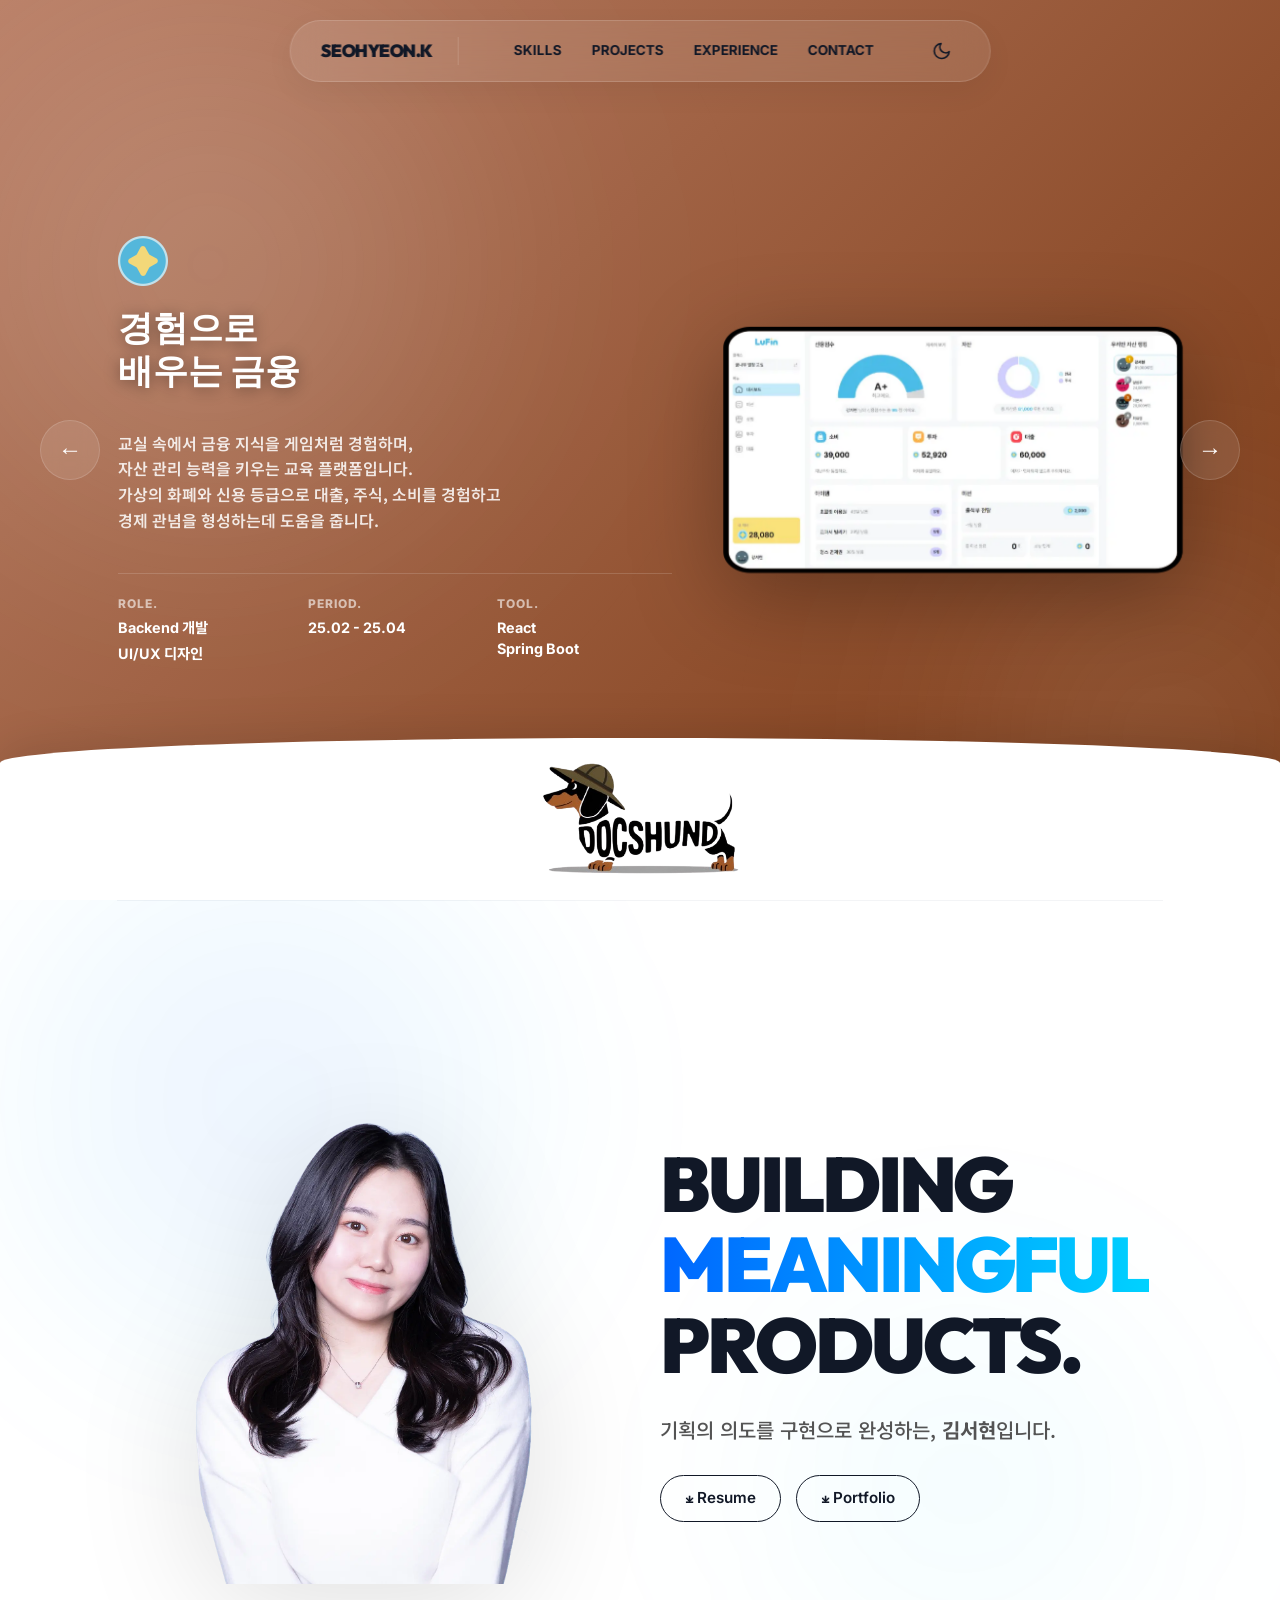
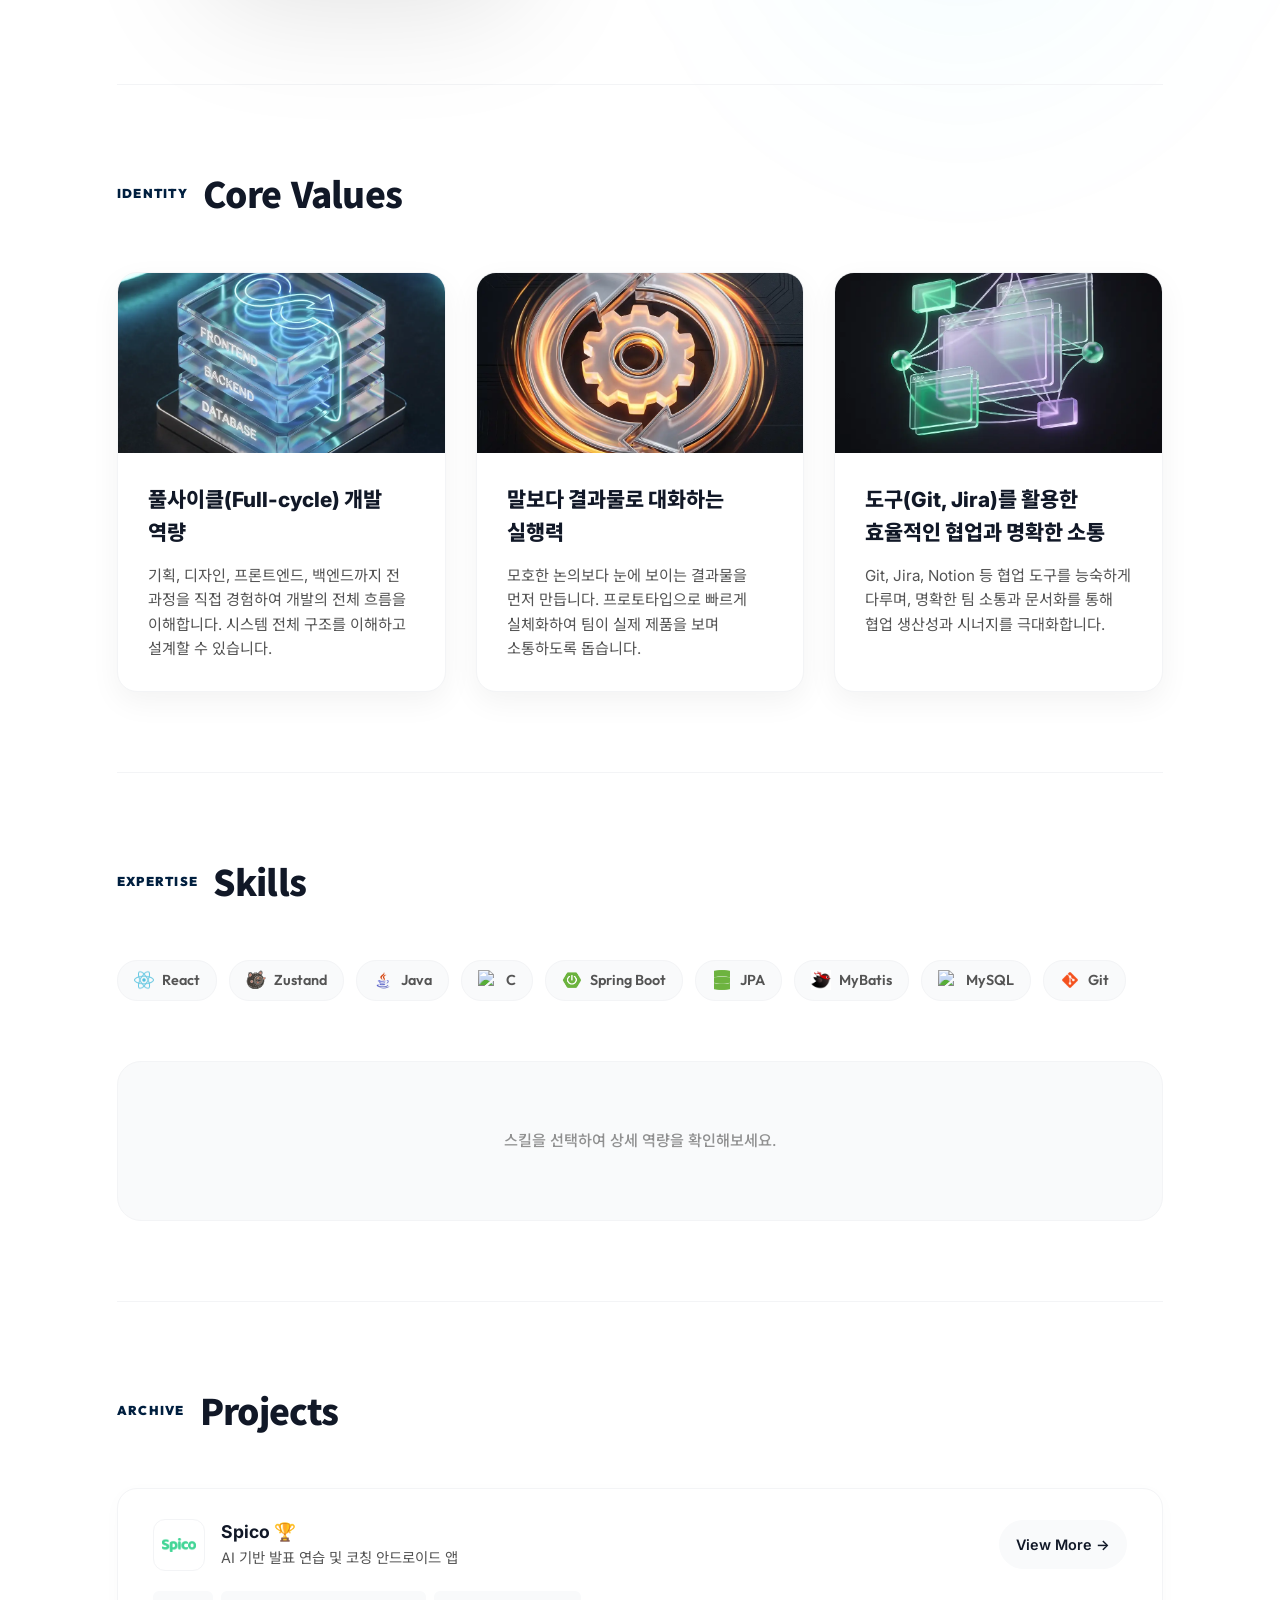
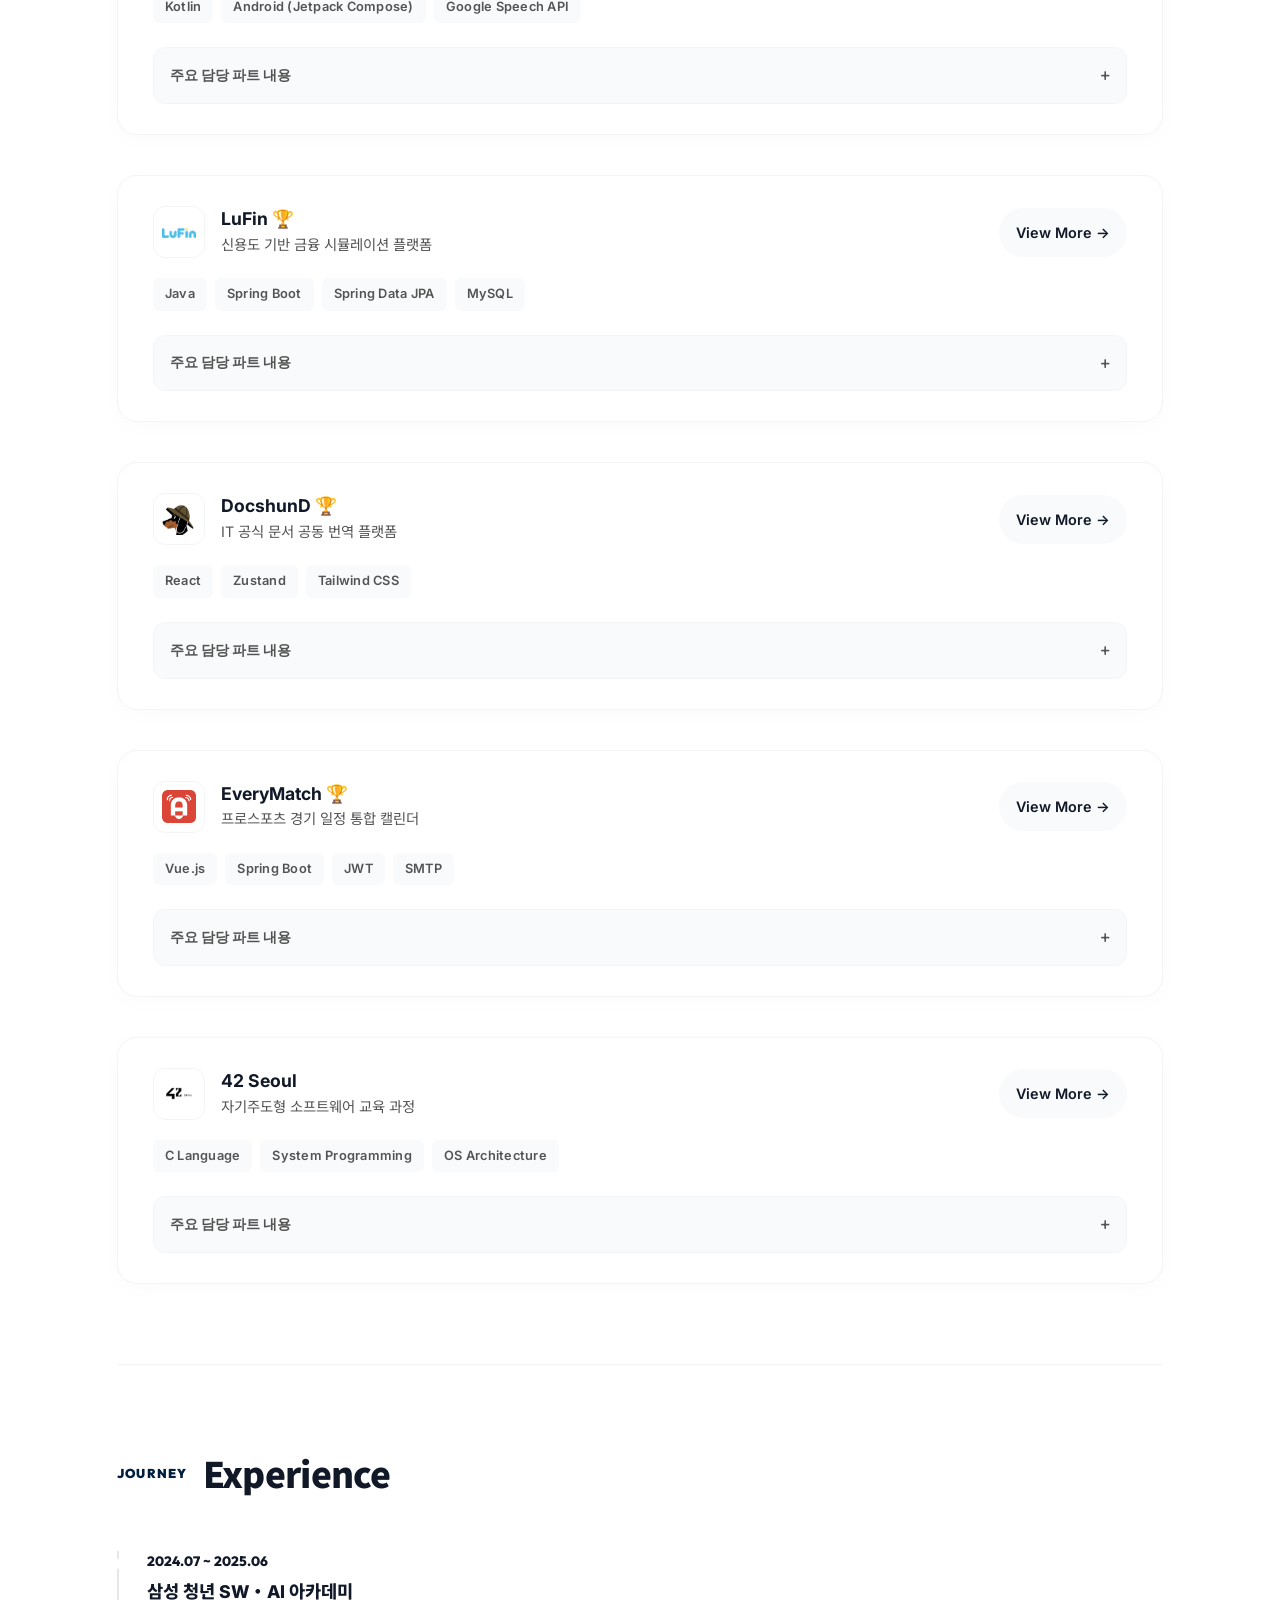
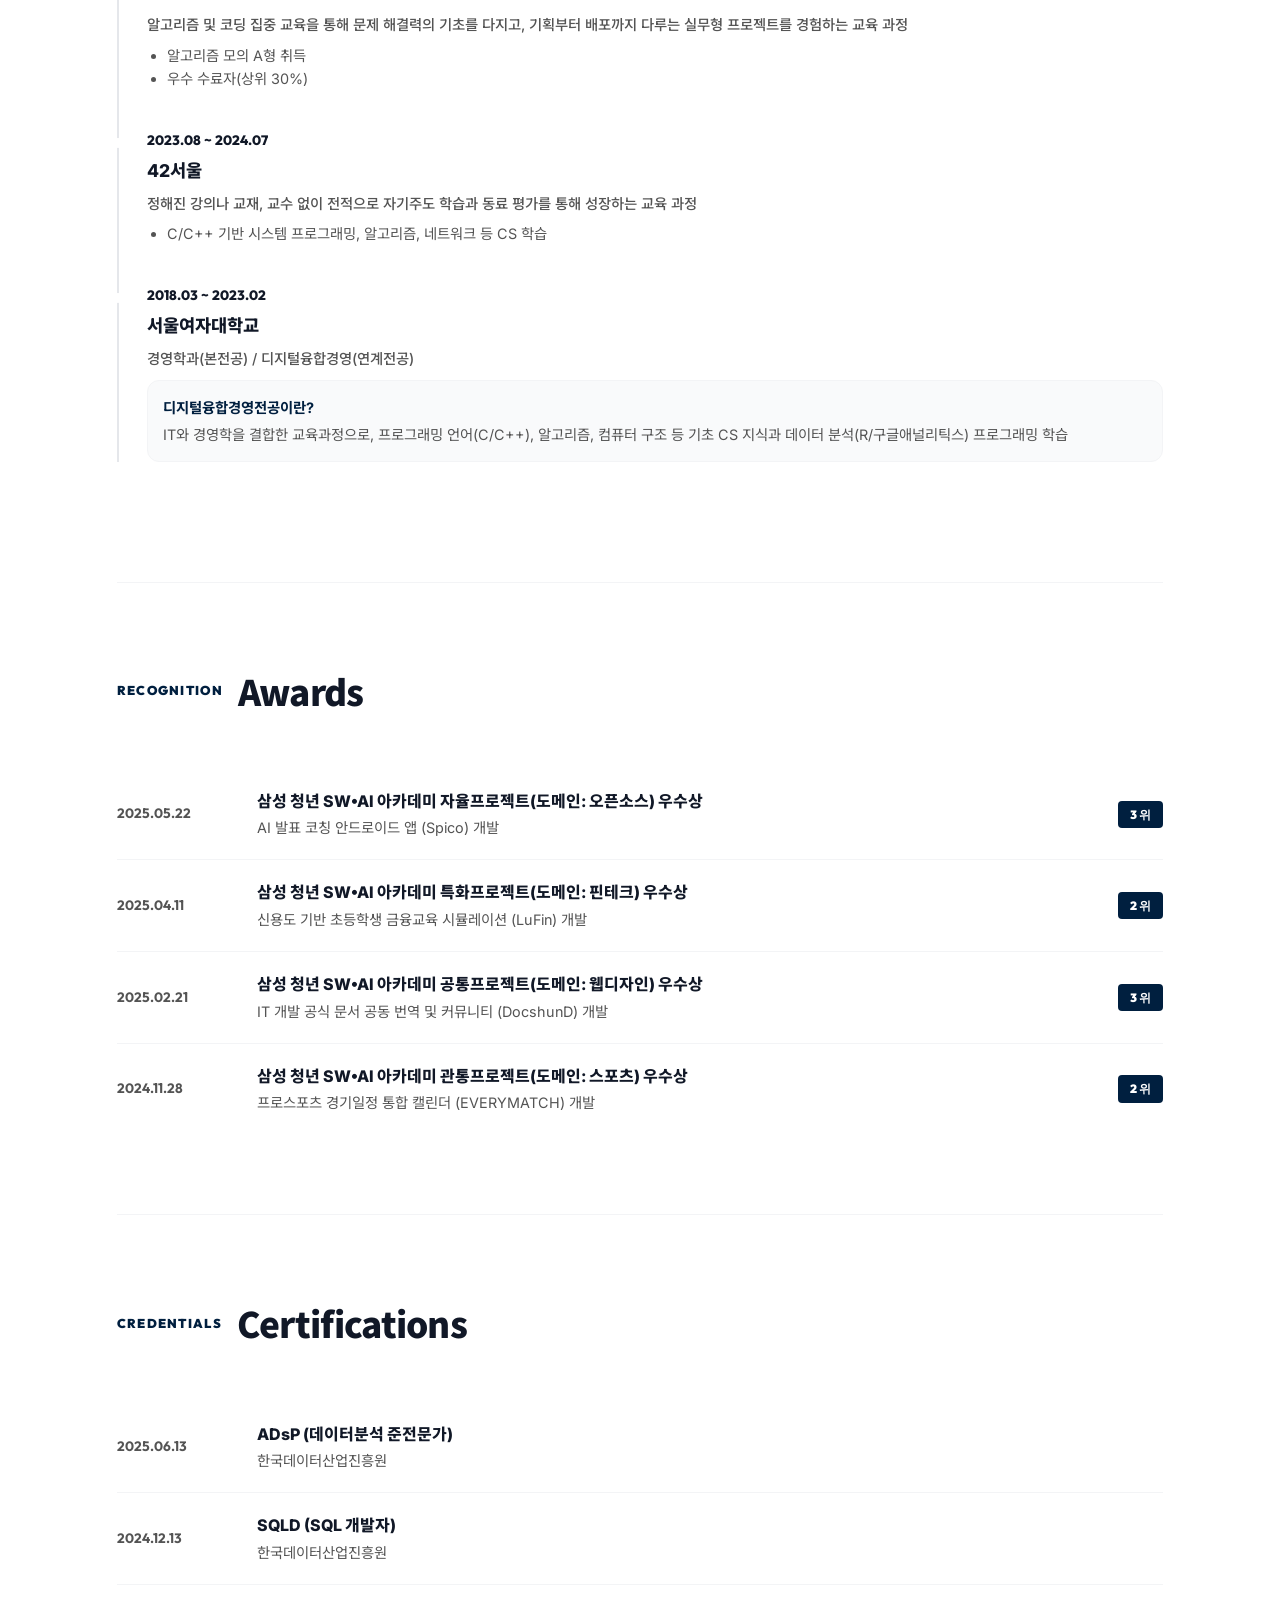
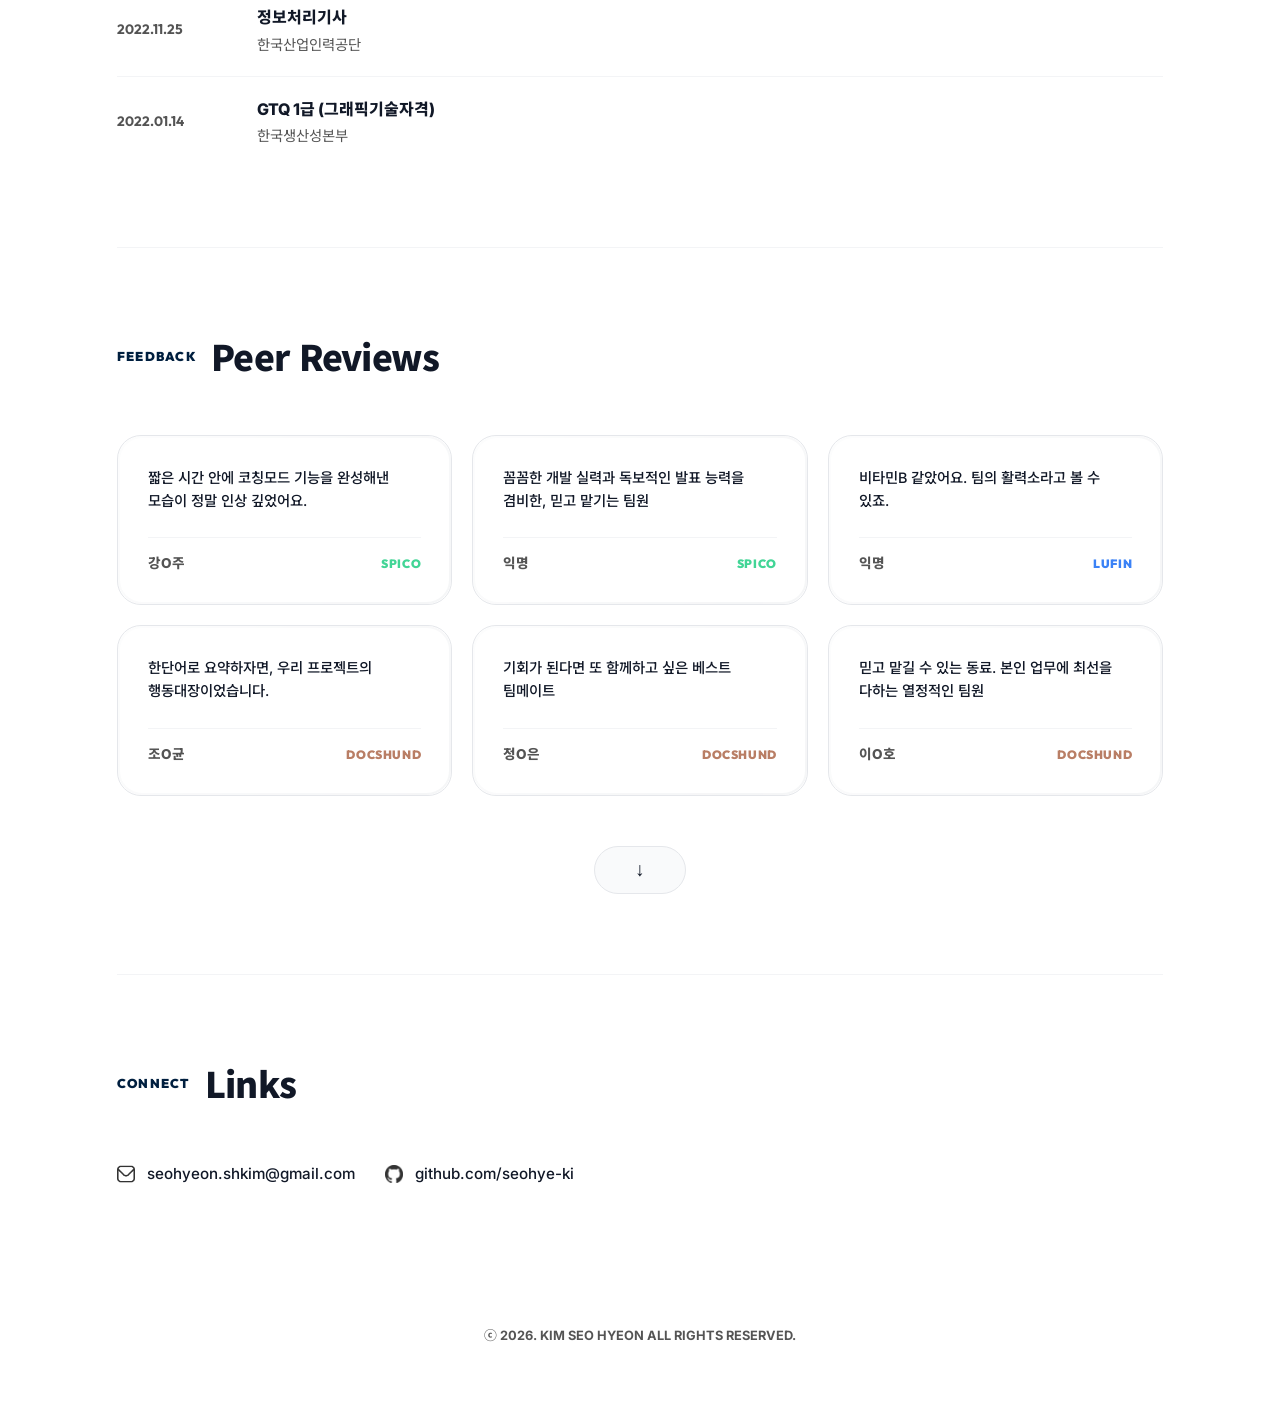
==== index.html @ fa8001a2 "feat: GA4 연동 및 이벤트 트래킹 추가" ====
<!doctype html>
<html lang="ko">
  <head>
    <meta charset="UTF-8" />
    <meta name="viewport" content="width=device-width, initial-scale=1.0" />
    <title>Portfolio | 김서현</title>
    <!-- Google tag (gtag.js) -->
    <script async src="https://www.googletagmanager.com/gtag/js?id=G-917XB24J5L"></script>
    <script>
      window.dataLayer = window.dataLayer || [];
      function gtag(){dataLayer.push(arguments);}
      gtag('js', new Date());

      gtag('config', 'G-917XB24J5L');
    </script>
    <link rel="icon" type="image/png" href="./assets/main_icon.png" />
    <link rel="stylesheet" href="./css/base.css">
    <link rel="stylesheet" href="./css/style.css?v=2.2">

    <!-- Metadata -->
    <meta name="description" content="기획의 의도를 구현으로 완성하는 개발자 김서현의 포트폴리오입니다. Java, Spring Boot, React 개발 경험과 우수한 협업 능력을 갖추고 있습니다." />
    <meta name="keywords" content="김서현, 포트폴리오, 신입 개발자, 백엔드 개발자, 프론트엔드 개발자, Java, Spring Boot, React, Android, SSAFY" />
    <meta name="author" content="김서현" />
    <meta name="robots" content="index, follow" />
    <link rel="canonical" href="https://seohye-ki.github.io/" />

    <meta property="og:title" content="Portfolio | 김서현" />
    <meta property="og:description" content="기획의 의도를 구현으로 완성하는 개발자 김서현의 포트폴리오입니다." />
    <meta property="og:image" content="https://seohye-ki.github.io/assets/profile.png" />
    <meta property="og:url" content="https://seohye-ki.github.io/" />
    <meta property="og:type" content="website" />
    <meta property="og:locale" content="ko_KR" />
    <meta property="og:site_name" content="김서현 포트폴리오" />

    <!-- Theme Logic -->
    <script>
      (function () {
        const savedTheme = localStorage.getItem('theme');
        if (savedTheme) {
          document.documentElement.setAttribute('data-theme', savedTheme);
        } else {
          const systemDark = window.matchMedia('(prefers-color-scheme: dark)').matches;
          document.documentElement.setAttribute('data-theme', systemDark ? 'dark' : 'light');
        }
      })();
    </script>
  </head>
  <body>
    <!-- Navigation -->
    <nav>
      <a href="#" class="nav-logo">SEOHYEON.K</a>
      <div class="nav-links">
        <a href="#skills">SKILLS</a>
        <a href="#projects">PROJECTS</a>
        <a href="#experience">EXPERIENCE</a>
        <a href="#contact">CONTACT</a>
      </div>
      <button id="theme-toggle" class="theme-toggle-btn" aria-label="Toggle theme">
        <svg class="sun-icon" viewBox="0 0 24 24" fill="none" stroke="currentColor" stroke-width="2" stroke-linecap="round" stroke-linejoin="round"><circle cx="12" cy="12" r="5"></circle><line x1="12" y1="1" x2="12" y2="3"></line><line x1="12" y1="21" x2="12" y2="23"></line><line x1="4.22" y1="4.22" x2="5.64" y2="5.64"></line><line x1="18.36" y1="18.36" x2="19.78" y2="19.78"></line><line x1="1" y1="12" x2="3" y2="12"></line><line x1="21" y1="12" x2="23" y2="12"></line><line x1="4.22" y1="19.78" x2="5.64" y2="18.36"></line><line x1="18.36" y1="5.64" x2="19.78" y2="4.22"></line></svg>
        <svg class="moon-icon" viewBox="0 0 24 24" fill="none" stroke="currentColor" stroke-width="2" stroke-linecap="round" stroke-linejoin="round"><path d="M21 12.79A9 9 0 1 1 11.21 3 7 7 0 0 0 21 12.79z"></path></svg>
      </button>
    </nav>

    <!-- CAROUSEL HEADER -->
    <header id="carousel-header">
      <div class="carousel-orbs">
        <div class="orb orb-1"></div>
        <div class="orb orb-2"></div>
      </div>

      <div class="carousel-viewport">
        <!-- Track Content will be injected by JS -->
        <div class="carousel-track" id="track"></div>
      </div>

      <!-- BOTTOM BAR -->
      <div class="carousel-bottom-bar">
        <img src="./assets/main_icon.png" alt="Logo" class="carousel-bottom-logo" width="70" height="70" />
      </div>

      <!-- CAROUSEL CONTROLS BTN-->
      <button
        class="carousel-nav-btn prev-btn"
        id="prevBtn"
        aria-label="Previous Project"
      >
        ←
      </button>
      <button
        class="carousel-nav-btn next-btn"
        id="nextBtn"
        aria-label="Next Project"
      >
        →
      </button>
    </header>

    <main class="container">
      <!-- PROFILE -->
      <section id="profile">
        <div class="profile-aura aura-1"></div>
        <div class="profile-aura aura-2"></div>
        <div class="profile-image-wrapper reveal">
          <img
            src="./assets/profile.webp"
            alt="김서현 프로필 사진"
            class="profile-image"
            width="600"
            height="600"
          />
        </div>
        <div class="profile-content">
          <h1 class="profile-title reveal delay-100">
            BUILDING <span>MEANINGFUL</span><br />PRODUCTS.
          </h1>
          <p class="profile-tag reveal delay-200">
            기획의 의도를 구현으로 완성하는, <b>김서현</b>입니다.
          </p>
          <div class="profile-actions reveal delay-300">
            <a href="https://drive.google.com/file/d/1hln5Dcge-tOo_ytD3ropxCOGBVzMABWv/view?usp=sharing" 
               class="btn-outline white-border" target="_blank"
               onclick="gtag('event', 'click_resume', {'event_category': 'Engagement', 'event_label': 'Google Drive'});">
              𐠮 Resume
            </a>
            <a href="https://drive.google.com/file/d/1ypAf-0DsRBozxx19JPKTRGT5VVXCDvTh/view?usp=sharing" 
               class="btn-outline white-border" target="_blank"
               onclick="gtag('event', 'click_portfolio_pdf', {'event_category': 'Engagement', 'event_label': 'Google Drive'});">
              𐠮 Portfolio
            </a>
          </div>
        </div>
      </section>

      <!-- CORE VALUES -->
      <section id="core-values">
        <div class="section-header">
          <span class="section-label">Identity</span>
          <h2 class="section-title">Core Values</h2>
        </div>
        <div class="core-values-grid reveal" id="core-values-grid">
          <!-- Injected by JS -->
        </div>
      </section>

      <!-- SKILLS -->
      <section id="skills">
        <div class="section-header">
          <span class="section-label">Expertise</span>
          <h2 class="section-title">Skills</h2>
        </div>
        <!-- Skills injected by JS -->
        <div class="skills-wrapper reveal" id="skills-container"></div>
        
        <!-- Spotlight Area for Skill Details -->
        <div class="skills-spotlight-wrapper reveal" id="skills-spotlight-container">
          <div class="skills-spotlight" id="skills-spotlight">
            <div class="spotlight-placeholder">스킬을 선택하여 상세 역량을 확인해보세요.</div>
          </div>
        </div>
      </section>

	  <!-- PROJECTS -->
      <section id="projects">
        <div class="section-header">
          <span class="section-label">ARCHIVE</span>
          <h2 class="section-title">Projects</h2>
        </div>
        <!-- Projects injected by JS -->
        <div class="project-row-view" id="project-list"></div>
      </section>

      <!-- EXPERIENCE -->
      <section id="experience">
        <div class="section-header">
          <span class="section-label">Journey</span>
          <h2 class="section-title">Experience</h2>
        </div>
		<!-- Education Timeline injected by JS -->
		<div class="experience-timeline" id="experience-timeline"></div>
      </section>

      <!-- AWARDS -->
      <section id="awards">
        <div class="section-header">
          <span class="section-label">Recognition</span>
          <h2 class="section-title">Awards</h2>
        </div>
        <!-- Awards injected by JS -->
        <div class="record-list" id="awards-list"></div>
      </section>

      <!-- CERTIFICATIONS -->
      <section id="certifications">
        <div class="section-header">
          <span class="section-label">Credentials</span>
          <h2 class="section-title">
            <span>Certifications</span>
          </h2>
        </div>
         <!-- Certifications injected by JS -->
        <div class="record-list" id="certifications-list"></div>
      </section>

      <!-- PEER REVIEWS -->
      <section id="reviews">
        <div class="section-header">
          <span class="section-label">Feedback</span>
          <h2 class="section-title">
            <span class="desktop-text">Peer Reviews</span>
            <span class="mobile-text">Reviews</span>
          </h2>
        </div>
         <!-- Reviews injected by JS -->
        <div class="review-grid" id="review-grid"></div>

        <div class="review-footer reveal">
          <button id="view-more-reviews" class="btn btn-secondary">↓</button>
        </div>
      </section>

      <!-- CONTACT -->
      <section id="contact">
        <div class="section-header">
          <span class="section-label">Connect</span>
          <h2 class="section-title">Links</h2>
        </div>
        <div class="contact-row reveal">
          <a href="mailto:seohyeon.shkim@gmail.com" class="contact-link" aria-label="이메일 보내기"
             onclick="gtag('event', 'click_email', {'event_category': 'Contact'});">
            <img src="./assets/email.png" alt="Email Icon" class="contact-icon" width="18" height="18" />
            seohyeon.shkim@gmail.com
          </a>
          <a
            href="https://github.com/seohye-ki"
            class="contact-link"
            target="_blank"
            aria-label="GitHub 프로필 방문"
            onclick="gtag('event', 'click_github', {'event_category': 'Social'});"
          >
            <img src="./assets/github.png" alt="GitHub Icon" class="contact-icon" width="18" height="18" />
            github.com/seohye-ki
          </a>

        </div>
      </section>
    </main>

    <!-- REVIEW MODAL -->
    <div id="review-modal" class="modal">
      <div class="modal-backdrop"></div>
      <div class="modal-content">
        <button class="modal-close">&times;</button>
        <div id="modal-body" class="editorial-body">
          <!-- Content will be injected by JS -->
        </div>
      </div>
    </div>

    <footer>ⓒ 2026. KIM SEO HYEON ALL RIGHTS RESERVED.</footer>

    <!-- External Scripts -->
    <script src="js/data.js?v=1.0" defer></script>
    <script src="js/render.js?v=1.0" defer></script>
    <script src="js/main.js?v=2.2" defer></script>
    <script src="js/carousel.js?v=2.1" defer></script>
  </body>
</html>
---- css/base.css ----
@import url('https://fonts.googleapis.com/css2?family=Inter:wght@300;400;500;600;700;800&family=Outfit:wght@500;700;800;900&family=Noto+Sans+KR:wght@300;400;500;700;900&display=swap');

:root {
    /* --- Main Colors (Primitives) --- */
    --white: #ffffff;
    --black: #000000;
    --gray-50: #f9fafb;
    --gray-100: #f3f4f6;
    --gray-200: #e5e7eb;
    --gray-300: #d1d5db;
    --gray-400: #767676; /* Adjusted for better contrast on white (4.5:1) */
    --gray-500: #666666;
    --gray-600: #545454;
    --gray-700: #374151;
    --gray-800: #1f2937;
    --gray-900: #111827;

    /* --- Semantic Tokens (Design System) --- */
    
    /* Surface */
    --bg-main: var(--white);
    --bg-alt: var(--gray-50);
    --bg-card: var(--white);
    --bg-overlay: rgba(255, 255, 255, 0.1);
    
    /* Text */
    --text-main: var(--gray-900);
    --text-muted: var(--gray-600);
    --text-subtle: var(--gray-400);
    --text-main: var(--gray-900);
    --text-primary: var(--text-main);
    --text-muted: var(--gray-600);
    --text-secondary: var(--text-muted);
    --text-subtle: var(--gray-400);
    --text-inverse: var(--white);
    
    /* Border */
    --border-subtle: var(--gray-100);
    --border-default: var(--gray-200);
    --border-strong: var(--gray-300);
    --border-inverse: var(--white);
    --border-overlay: rgba(255, 255, 255, 0.15);

    /* --- Accents --- */
    --accent-blue: #0066ff;
    --accent-navy: #001f3f;
    --accent-neon: #00d2ff;
    --accent-soft-blue: #e0f2fe;
    --accent-orange: #20ad5d; 
    
    /* Default Accent */
    --accent: var(--accent-blue);
    --accent-indigo: var(--accent-navy);
    --accent-indigo-rgb: 0, 31, 63;

    /* --- Effects --- */
    --shadow-main: 0 10px 30px rgba(0,0,0,0.05);
    --shadow-subtle: 0 4px 12px rgba(0,0,0,0.05);

    /* --- Animations --- */
    --transition: all 0.3s cubic-bezier(0.16, 1, 0.3, 1);
    
    /* --- Project Specific Themes --- */
    --theme-spico: #42D596;
    --theme-lufin: #3b82f6;
    --theme-docshund: #B97E65;
    --theme-everymatch: #f1654c;
    --theme-seoul42: #9266a5;
}

/* --- Dark Mode Semantic Tokens --- */
@media (prefers-color-scheme: dark) {
    :root {
        --bg-main: var(--gray-800);
        --bg-alt: var(--gray-800);
        --bg-card: #1b222d;
        --bg-overlay: rgba(255, 255, 255, 0.05);
        
        --text-main: var(--gray-100);
        --text-muted: var(--gray-300);
        --text-subtle: var(--gray-400);
        --text-primary: var(--text-main);
        --text-secondary: var(--text-muted);
        
        --border-subtle: #2d3748;
        --border-default: #3e4b5f;
        --border-strong: #4a5568;
        --border-overlay: rgba(255, 255, 255, 0.1);

        --shadow-main: 0 10px 30px rgba(0,0,0,0.3);
        --shadow-subtle: 0 4px 12px rgba(0,0,0,0.2);

        --accent-indigo: #60a5fa;
        --accent-indigo-rgb: 96, 165, 250;
        --accent-soft-blue: rgba(0, 102, 255, 0.1);
    }
}

/* Manual Theme Switch Support */
[data-theme='light'] {
    --bg-main: var(--white);
    --bg-alt: var(--gray-50);
    --bg-card: var(--white);
    --bg-overlay: rgba(255, 255, 255, 0.1);
    
    --text-main: var(--gray-900);
    --text-muted: var(--gray-600);
    --text-subtle: var(--gray-400);
    --text-primary: var(--text-main);
    --text-secondary: var(--text-muted);
    
    --border-subtle: var(--gray-100);
    --border-default: var(--gray-200);
    --border-strong: var(--gray-300);
    --border-overlay: rgba(255, 255, 255, 0.15);

    --shadow-main: 0 10px 30px rgba(0,0,0,0.05);
    --shadow-subtle: 0 4px 12px rgba(0,0,0,0.05);

    --accent-soft-blue: #e0f2fe;
}

[data-theme='dark'] {
    --bg-main: var(--gray-800);
    --bg-alt: var(--gray-800);
    --bg-card: #1b222d;
    --bg-overlay: rgba(0, 0, 0, 0.4);
    
    --text-main: var(--gray-100);
    --text-muted: var(--gray-300);
    --text-subtle: var(--gray-400);
    --text-primary: var(--text-main);
    --text-secondary: var(--text-muted);
    
    --border-subtle: #2d3748;
    --border-default: #3e4b5f;
    --border-strong: #4a5568;
    --border-overlay: rgba(255, 255, 255, 0.1);

    --shadow-main: 0 10px 30px rgba(0,0,0,0.3);
    --shadow-subtle: 0 4px 12px rgba(0,0,0,0.2);

    --accent-indigo: #60a5fa;
    --accent-soft-blue: rgba(0, 102, 255, 0.1);

    /* Dark Mode Project Accents (Subtle) */
    --theme-spico: #047b55;
    --theme-lufin: #1a4d9a;
    --theme-docshund: #753e1c;
    --theme-everymatch: #953922;
    --theme-seoul42: #60446c;
}



/* --- Global Reset --- */
* {
    margin: 0;
    padding: 0;
    box-sizing: border-box;
    -webkit-font-smoothing: antialiased;
}

/* --- Base Body --- */
body {
    font-family: 'Inter', 'Noto Sans KR', sans-serif;
    background-color: var(--bg-main);
    color: var(--text-primary);
    line-height: 1.6;
    overflow-x: hidden;
    min-width: 370px;
    word-break: keep-all;
    scroll-behavior: smooth;
    width: 100%;
    margin: 0;
    padding: 0;
}

html {
    scroll-behavior: smooth;
    overflow-x: hidden;
    width: 100%;
}

/* --- Layout Utilities --- */
.container {
    max-width: 1200px;
    margin: 0 auto;
    padding: 0 6%;
}

/* --- Typography Utilities --- */
.text-desc {
    color: var(--text-muted);
    margin-top: 8px;
    font-weight: 500;
    line-height: 1.5;
	font-size: 0.9rem;
}

.text-highlight {
    color: var(--text-primary);
    margin-top: 5px;
    font-weight: 700;
}

.sub-list {
    margin-top: 8px;
    padding-left: 20px;
    color: var(--text-muted);
    font-size: 0.9rem;
    line-height: 1.6;
}

/* --- Animation Utilities --- */
.reveal {
    opacity: 0;
    transform: translateY(20px);
    transition: var(--transition);
}

.reveal.active {
    opacity: 1;
    transform: translateY(0);
}

.delay-100 { transition-delay: 0.1s; }
.delay-200 { transition-delay: 0.2s; }
.delay-300 { transition-delay: 0.3s; }
.delay-400 { transition-delay: 0.4s; }
.delay-500 { transition-delay: 0.5s; }

p {
    word-break: keep-all;
}
---- css/style.css ----
/* =========================================
   1. NAVIGATION
   ========================================= */
nav {
    position: fixed;
    top: 20px;
    left: 50%;
    transform: translateX(-50%);
    width: fit-content;
    padding: 12px 30px;
    display: flex;
    justify-content: center;
    align-items: center;
    gap: 40px;
    z-index: 1000;
    backdrop-filter: blur(20px);
    background: var(--bg-overlay);
    border: 1px solid var(--border-overlay);
    border-radius: 100px;
    box-shadow: var(--shadow-main);
}

.nav-logo {
    display: block;
    text-decoration: none;
    color: inherit;
    font-family: 'Outfit', sans-serif;
    font-weight: 900;
    font-size: 1.1rem;
    letter-spacing: -0.03em;
    margin-right: 15px;
    border-right: 1px solid var(--border-overlay);
    padding-right: 25px;
}

.nav-links {
    display: flex;
    gap: 30px;
}

.nav-links a {
    text-decoration: none;
    color: var(--text-primary);
    font-weight: 700;
    font-size: 0.85rem;
    transition: var(--transition);
}

.contact-link {
    display: flex;
    align-items: center;
    gap: 12px;
    text-decoration: none;
    color: var(--text-primary);
    font-size: 0.95rem;
    font-weight: 500;
    transition: var(--transition);
}

.contact-link:hover {
    text-decoration: underline;
    text-shadow: 0 0 1px currentColor;
}

.contact-icon {
    width: 18px;
    height: 18px;
    object-fit: contain;
    opacity: 0.8;
    transition: var(--transition);
}

[data-theme='dark'] .contact-icon,
[data-theme='dark'] .carousel-bottom-logo {
    filter: brightness(0) invert(1);
}

.theme-toggle-btn {
    background: transparent;
    border: none;
    color: var(--text-primary);
    cursor: pointer;
    padding: 8px;
    margin-left: 10px;
    display: flex;
    align-items: center;
    justify-content: center;
    transition: var(--transition);
    border-radius: 50%;
}

.theme-toggle-btn:hover {
    background: transparent;
    transform: scale(1.15) rotate(15deg);
    color: var(--accent-blue);
}

.theme-toggle-btn svg {
    width: 20px;
    height: 20px;
}

.sun-icon { display: none; }
.moon-icon { display: block; }

[data-theme='dark'] .sun-icon { display: block; }
[data-theme='dark'] .moon-icon { display: none; }

@media (prefers-color-scheme: dark) {
    :root:not([data-theme='light']) .sun-icon { display: block; }
    :root:not([data-theme='light']) .moon-icon { display: none; }
}

/* Override system preference if data-theme is explicitly set */
[data-theme='light'] .sun-icon { display: none; }
[data-theme='light'] .moon-icon { display: block; }

/* =========================================
   2. CAROUSEL HEADER (HERO)
   ========================================= */
#carousel-header {
    position: relative;
    width: 100%;
    height: 100vh;
    overflow: hidden;
    display: flex;
    flex-direction: column;
    justify-content: center;
    align-items: center;
    perspective: 1000px;
    z-index: 10;
    background: var(--gray-900); 
    transition: background 0.8s cubic-bezier(0.2, 0.8, 0.2, 1);
}

.carousel-orbs {
    position: absolute;
    top: 0; left: 0; width: 100%; height: 100%;
    z-index: 1;
    pointer-events: none;
    overflow: hidden;
}

.orb {
    position: absolute;
    border-radius: 50%;
    filter: blur(100px);
    opacity: 0.6;
    mix-blend-mode: screen;
    animation: drift 20s infinite alternate ease-in-out;
}

.orb-1 {
    width: 800px; height: 800px;
    background: radial-gradient(circle, rgba(255,255,255,0.3) 0%, rgba(255,255,255,0) 70%);
    top: -15%; left: -15%;
}

.orb-2 {
    width: 600px; height: 600px;
    background: radial-gradient(circle, rgba(255,255,255,0.25) 0%, rgba(255,255,255,0) 70%);
    bottom: -15%; right: -15%;
    animation-delay: -10s;
}

@keyframes drift {
    0% { transform: translate(0, 0); }
    100% { transform: translate(30px, 50px); }
}

.carousel-viewport {
    width: 100%;
    height: 100%;
    position: relative;
    display: flex;
    align-items: center;
    justify-content: center;
    overflow: hidden !important;
}

.carousel-track {
    position: relative;
    width: 100%;
    height: 100%;
    display: flex;
    justify-content: center;
    align-items: center;
    overflow: hidden;
}

.carousel-card {
    position: absolute;
    width: 85vw;
    max-width: 1400px;
    height: 80vh;
    display: flex;
    justify-content: center;
    align-items: center;
    transition: all 0.6s cubic-bezier(0.25, 1, 0.5, 1);
    cursor: pointer;
    
    background: transparent;
    box-shadow: none;
    border-radius: 0;
    
    transform-style: preserve-3d;
    opacity: 0;
    pointer-events: none;
    -webkit-backface-visibility: hidden;
    backface-visibility: hidden;
}

.carousel-card.active {
    opacity: 1;
    z-index: 100;
    transform: translateX(0) scale(1) translateZ(0);
    visibility: visible;
    pointer-events: auto;
    transition: opacity 0.6s, transform 0.6s, visibility 0s;
}

.carousel-card:not(.active) {
    opacity: 0;
    z-index: -1; 
    pointer-events: none;
    visibility: hidden; 
    transition: opacity 0.4s, transform 0.6s, visibility 0s 0.4s; 
}

.carousel-card.prev {
    transform: translateX(-50%) scale(0.6) translateZ(-100px);
}

.carousel-card.next {
    transform: translateX(50%) scale(0.6) translateZ(-100px);
}

.carousel-card.far-prev,
.carousel-card.far-next {
    display: none !important; 
}

.carousel-card-inner {
    display: flex;
    flex-direction: row;
    align-items: center;
    justify-content: space-between;
    width: 100%;
    height: 100%;
    padding: 0 2%; 
    z-index: 2;
    box-sizing: border-box;
    pointer-events: none; 
}

.carousel-text-col {
    flex: 0 0 55%; 
    text-align: left;
    color: var(--text-inverse);
    z-index: 10;
    padding-right: 20px;
    display: flex;
    flex-direction: column;
    justify-content: center;
}

.carousel-image-col {
    flex: 0 0 40%;
    height: 80%;
    position: relative;
    display: flex;
    align-items: center;
    justify-content: center;
}

.carousel-logo-small {
    height: 50px;
    width: auto;
    object-fit: contain;
    margin-bottom: 20px;
    opacity: 0.9;
    align-self: flex-start;
}

.carousel-slogan {
    font-family: 'Outfit', sans-serif;
    font-weight: 800;
    font-size: 2.2rem;
    line-height: 1.2;
    margin-bottom: 40px;
    text-shadow: 0 2px 15px rgba(0,0,0,0.4);
    word-break: keep-all;
}

.carousel-detail {
    font-family: 'Noto Sans KR', sans-serif;
    font-weight: 600;
    font-size: 1rem;
    line-height: 1.6;
    color: rgba(255,255,255,0.85);
    margin-bottom: 40px;
    word-break: keep-all;
    max-width: 90%;
}

.carousel-meta-grid {
    display: grid;
    grid-template-columns: repeat(3, 1fr);
    gap: 15px;
    width: 100%;
    border-top: 1px solid var(--border-overlay);
    padding-top: 20px;
}

.meta-item {
    display: flex;
    flex-direction: column;
    gap: 5px;
}

.meta-label {
    font-size: 0.75rem;
    font-weight: 800;
    color: rgba(255,255,255,0.6);
    text-transform: uppercase;
    letter-spacing: 1px;
}

.meta-value {
    font-size: 0.9rem;
    font-weight: 700;
    color: var(--text-inverse);
    line-height: 1.4;
}

.carousel-mockup {
    width: 100%;
    height: auto;
    max-height: 100%;
    object-fit: contain;
    filter: drop-shadow(0 20px 40px rgba(0,0,0,0.3));
    transform: translateZ(50px);
    transition: transform 1s cubic-bezier(0.2, 0.8, 0.2, 1);
    z-index: 5;
}

.carousel-card.active .carousel-mockup {
    transform: translateZ(100px) scale(1.1);
    animation: float-mockup 6s ease-in-out infinite;
}

@keyframes float-mockup {
    0%, 100% { transform: translateZ(100px) scale(1.1) translateY(0); }
    50% { transform: translateZ(100px) scale(1.1) translateY(-15px); }
}

.carousel-bottom-bar {
    position: absolute;
    bottom: 0;
    left: 0;
    width: 100%;
    height: 18vh;
    background: var(--bg-main);
    z-index: 20;
    border-radius: 50% 50% 0 0 / 25px 25px 0 0;
    display: flex;
    justify-content: center;
    align-items: center;
    box-shadow: 0 -10px 40px rgba(0,0,0,0.1);
    min-height: 140px;
}

[data-theme='dark'] .carousel-bottom-bar {
    background: #8180803b;
    box-shadow: 0 -10px 40px rgba(0,0,0,0.4);
}

.carousel-bottom-logo {
    height: 70px;
    width: auto;
    object-fit: contain;
    opacity: 0.9;
    transition: opacity 0.2s ease;
}

.carousel-nav-btn {
    position: absolute;
    top: 50%;
    transform: translateY(-50%);
    width: 60px;
    height: 60px;
    border-radius: 50%;
    background: rgba(255, 255, 255, 0.1);
    backdrop-filter: blur(10px);
    border: 1px solid var(--border-overlay);
    color: var(--text-inverse);
    font-size: 1.5rem;
    cursor: pointer;
    z-index: 200;
    transition: all 0.3s ease;
    display: flex;
    justify-content: center;
    align-items: center;
}

.carousel-nav-btn:hover {
    background: rgba(255, 255, 255, 0.3);
    transform: translateY(-50%) scale(1.1);
}

.prev-btn { left: 40px; }
.next-btn { right: 40px; }



/* =========================================
   3. GLOBAL SECTION STYLES
   ========================================= */
section {
    padding: 80px 0;
    border-top: 1px solid var(--border-subtle);
}

/* Section Headings */
.section-header {
    margin-bottom: 50px;
    display: flex;
    flex-direction: row;
	align-items: center;
    gap: 15px;
}

.section-label {
    font-family: 'Outfit', sans-serif;
    font-weight: 900;
    font-size: 0.8rem;
    color: var(--accent-indigo);
    text-transform: uppercase;
    letter-spacing: 0.1em;
}

.section-title {
    font-family: 'Noto Sans KR', sans-serif;
    font-size: 2.2rem;
    font-weight: 900;
    letter-spacing: -0.02em;
}

.mobile-text { display: none; }

/* =========================================
   4. PROFILE SECTION
   ========================================= */
#profile {
    padding: 180px 0 100px 0;
    display: grid;
    grid-template-columns: 1fr 1fr;
    align-items: center;
    gap: 40px;
    text-align: left;
    position: relative;
    overflow: visible;
}

.profile-aura {
    position: absolute;
    width: 600px;
    height: 600px;
    border-radius: 50%;
    background: radial-gradient(circle, rgba(0, 102, 255, 0.08) 0%, rgba(0, 210, 255, 0.03) 70%, transparent 100%);
    filter: blur(80px);
    z-index: 0;
    pointer-events: none;
    animation: float-aura 20s infinite alternate ease-in-out;
}

.aura-1 { top: -100px; left: -150px; }
.aura-2 { bottom: -100px; right: -100px; background: radial-gradient(circle, rgba(0, 210, 255, 0.05) 0%, transparent 70%); animation-delay: -5s; }

@keyframes float-aura {
    0% { transform: translateY(0) scale(1); }
    100% { transform: translateY(30px) scale(1.1); }
}

.profile-image-wrapper {
    position: relative;
    width: 100%;
    max-width: 600px;
    aspect-ratio: 1;
    display: flex;
    justify-content: center;
    align-items: center;
    z-index: 2;
    perspective: 1000px;
}

.profile-image {
    width: 100%;
    height: 100%;
    object-fit: contain;
    z-index: 2;
    filter: drop-shadow(0 20px 60px rgba(0,0,0,0.12));
}

.profile-content {
    display: flex;
    flex-direction: column;
    justify-content: center;
    position: relative;
    z-index: 2;
}

.profile-title {
    font-family: 'Outfit', sans-serif;
    font-size: clamp(3rem, 6vw, 4.8rem);
    font-weight: 900;
    line-height: 1.05;
    letter-spacing: -0.04em;
    margin-bottom: 30px;
    position: relative;
    color: var(--text-primary);
}

.profile-title span {
    display: inline-block;
    background: linear-gradient(90deg, var(--accent-blue), var(--accent-neon), var(--accent-blue));
    background-size: 200% auto;
    -webkit-background-clip: text;
    background-clip: text;
    -webkit-text-fill-color: transparent;
    animation: shimmer 4s infinite linear;
}

@keyframes shimmer {
    0% { background-position: -200% center; }
    100% { background-position: 200% center; }
}

.profile-tag {
    font-size: 1.25rem;
    font-weight: 500;
    color: var(--text-secondary);
    font-family: 'Noto Sans KR', sans-serif;
    line-height: 1.5;
    transform: translateY(10px);
    opacity: 0;
    animation: fadeInUp 0.8s forwards 0.4s;
}

@keyframes fadeInUp {
    to { transform: translateY(0); opacity: 1; }
}

.profile-actions {
    margin-top: 30px;
    display: flex;
    gap: 15px;
    justify-content: flex-start;
}

/* =========================================
   5. CORE VALUES SECTION
   ========================================= */
#core-values {
    position: relative;
}

.core-values-grid {
    display: grid;
    grid-template-columns: repeat(3, 1fr);
    gap: 30px;
    max-width: 1200px;
    margin: 0 auto;
}

.core-value-card {
    background: var(--bg-card);
    padding: 0;
    border-radius: 20px;
    box-shadow: var(--shadow-main);
    transition: transform 0.3s ease, box-shadow 0.3s ease;
    border: 1px solid var(--border-subtle);
    display: flex;
    flex-direction: column;
    overflow: hidden;
}

.core-value-image {
    width: 100%;
    height: 180px;
    object-fit: cover;
    background: var(--bg-alt);
}

.core-value-text {
    padding: 30px;
    display: flex;
    flex-direction: column;
    align-items: flex-start;
}

.core-value-card h3 {
    font-size: 1.3rem;
    font-weight: 800;
    margin-bottom: 15px;
    color: var(--text-primary);
    word-break: keep-all;
}

.core-value-card p {
    font-size: 0.95rem;
    line-height: 1.6;
    color: var(--text-secondary);
    word-break: keep-all;
}

/* =========================================
   6. SKILLS SECTION
   ========================================= */
.skills-wrapper {
    display: flex;
    flex-direction: column;
    gap: 40px;
}

.skill-category {
    padding-bottom: 20px;
}

.skill-cat-title {
    font-family: 'Outfit', sans-serif;
    font-weight: 900;
    font-size: 0.9rem;
    color: var(--text-secondary);
    margin-bottom: 20px;
    display: flex;
    align-items: center;
    gap: 10px;
}

.skill-cat-title::after {
    content: ''; flex: 1; height: 1px; background: var(--border-subtle);
}

.skill-grid {
    display: flex;
    flex-wrap: wrap;
    gap: 12px;
}

.tech-chip {
    display: inline-flex;
    align-items: center;
    gap: 8px;
    padding: 8px 16px;
    border-radius: 20px;
    background: var(--bg-alt);
    border: 1px solid var(--border-subtle);
    font-size: 0.9rem;
    font-family: 'Outfit', sans-serif;
    font-weight: 600;
    color: var(--text-secondary);
    transition: all 0.2s ease;
}

.tech-chip:hover,
.tech-chip.active {
    background: var(--bg-card);
    border-color: var(--text-primary); /* Match peer review card hover */
    transform: translateY(-2px);
    box-shadow: var(--shadow-subtle);
    color: var(--text-primary);
}

.tech-chip.active {
    background: var(--bg-card);
    border-color: var(--text-primary);
    box-shadow: inset 0 0 10px rgba(0, 102, 255, 0.05), var(--shadow-subtle);
}

.skills-spotlight-wrapper {
    width: 100%;
    max-width: 1200px;
    margin: 40px auto 0;
    padding: 21px 48px;
    background: var(--bg-alt);
    border-radius: 24px;
    border: 1px solid var(--border-subtle);
    display: flex;
    align-items: center;
    justify-content: center;
    min-height: 160px;
    overflow: hidden;
    transition: all 0.4s ease;
}

#skills-spotlight {
    width: 100%;
    display: flex;
    align-items: center;
}

@media (max-width: 600px) {
    .skills-spotlight-wrapper {
        padding: 24px 20px;
        min-height: auto;
        height: auto;
        max-height: none;
    }
}

[data-theme='dark'] .skills-spotlight-wrapper {
    background: rgba(255, 255, 255, 0.02);
}

.horizontal-spotlight {
    width: 100%;
    max-width: 1200px;
    display: grid;
    grid-template-columns: 80px 220px 1fr;
    align-items: center;
    gap: 32px;
    opacity: 0;
    transform: translateY(15px);
    transition: all 0.5s cubic-bezier(0.2, 0.8, 0.2, 1);
}

.horizontal-spotlight.active {
    opacity: 1;
    transform: translateX(0);
}

.spotlight-placeholder {
    width: 100%;
    text-align: center;
    color: var(--text-subtle);
    font-size: 0.95rem;
    font-weight: 500;
    opacity: 0.8;
}

.spotlight-icon-col {
    width: 72px; /* Adjusted scale */
    height: 72px;
    flex-shrink: 0;
    display: flex;
    align-items: center;
    justify-content: center;
    background: var(--bg-card);
    border-radius: 16px;
    padding: 14px;
    box-shadow: 0 4px 12px rgba(0, 0, 0, 0.05); /* Subtle Shadow */
    border: 1px solid var(--border-subtle);
    transition: transform 0.3s ease;
}

.spotlight-icon-col img {
    width: 100%;
    height: 100%;
    object-fit: contain;
}

.skill-detail-card {
    display: flex;
    flex-direction: column;
    width: 100%;
}

.skill-detail-row {
    display: flex;
    align-items: flex-start;
    justify-content: space-between;
    gap: 48px;
}

.skill-detail-profile {
    flex: 0 0 260px;
    display: flex;
    align-items: center;
    gap: 16px;
}

.skill-detail-avatar {
    width: 72px;
    height: 72px;
    background: var(--bg-alt);
    border-radius: 50%;
    display: flex;
    align-items: center;
    justify-content: center;
    box-shadow: inset 0 2px 10px rgba(0,0,0,0.03);
}

.skill-detail-avatar img {
    width: 42px;
    height: 42px;
    object-fit: contain;
}

.skill-detail-info {
    display: flex;
    flex-direction: column;
    gap: 2px;
}

.skill-detail-name {
    font-family: 'Outfit', sans-serif;
    font-size: 1.15rem;
    font-weight: 800;
    color: var(--text-primary);
    margin: 0;
}

.skill-detail-subtitle {
    font-size: 0.8rem;
    color: var(--text-subtle);
    font-weight: 500;
}

.skill-detail-tags {
    margin-top: 4px;
    display: flex;
    align-items: center;
    gap: 10px;
}

.skill-detail-dots {
    display: flex;
    gap: 4px;
}

.skill-dot {
    width: 6px;
    height: 6px;
    border-radius: 50%;
    background: rgba(var(--accent-indigo-rgb), 0.1);
    transition: all 0.3s ease;
}

.skill-dot.filled {
    background: var(--accent-indigo);
    box-shadow: 0 0 8px rgba(var(--accent-indigo-rgb), 0.3);
}

.skill-detail-tag {
    font-size: 0.7rem;
    font-weight: 800;
    padding: 2px 8px;
    border-radius: 100px;
}

.skill-detail-tag.tier-5 { background: var(--accent-indigo); color: white; }
.skill-detail-tag.tier-4 { background: rgba(var(--accent-indigo-rgb), 0.15); color: var(--accent-indigo); }
.skill-detail-tag.tier-3 { background: rgba(59, 130, 246, 0.1); color: #3b82f6; }
.skill-detail-tag.tier-2 { background: rgba(100, 116, 139, 0.1); color: var(--text-subtle); }
.skill-detail-tag.tier-1 { background: rgba(100, 116, 139, 0.07); color: var(--text-subtle); }

/* Sections (Strengths/Tech Details) */
.skill-detail-points {
    flex: 1;
    display: flex;
    flex-direction: column;
    gap: 12px;
}

.skill-detail-points-label {
    font-family: 'Outfit', sans-serif;
    font-size: 0.95rem;
    font-weight: 800;
    color: var(--text-primary);
    letter-spacing: -0.01em;
}

.skill-detail-list {
    list-style: none;
    padding: 0;
    margin: 0;
    display: flex;
    flex-direction: column;
    gap: 8px;
}

.skill-detail-list li {
    font-size: 0.88rem;
    color: var(--text-secondary);
    line-height: 1.4;
    position: relative;
    padding-left: 14px;
    font-weight: 500;
}

.skill-detail-list li::before {
    content: "•";
    position: absolute;
    left: 0;
    color: var(--accent-indigo);
    font-weight: 800;
}

.skill-detail-empty {
    font-size: 0.85rem;
    color: var(--text-subtle);
    font-style: italic;
}

/* Mobile Responsiveness */
@media (max-width: 1000px) {
    .skill-detail-row {
        flex-direction: column;
        gap: 16px;
    }

    .skill-detail-profile {
        flex: none;
        width: 100%;
        justify-content: flex-start;
    }

    .skill-detail-points {
        align-items: flex-start;
        text-align: left;
        width: 100%;
    }
}

.tech-chip img {
    width: 20px;
    height: 20px;
    object-fit: contain;
}

/* =========================================
   7. PROJECTS SECTION
   ========================================= */
.project-row-view {
    display: flex;
    flex-direction: column;
    gap: 40px;
    width: 100%;
    margin-top: 40px;
}

.project-impact-card {
    display: flex;
    flex-direction: column;
    background: var(--bg-card);
    border: 1px solid var(--border-subtle);
    border-radius: 20px;
    padding: 30px 35px;
    position: relative;
    overflow: hidden;
    box-shadow: 0 4px 20px rgba(0,0,0,0.02);
}

.project-impact-header {
    display: flex;
    justify-content: space-between;
    align-items: center;
    gap: 20px;
    margin-bottom: 20px;
}

.project-header-left {
    display: flex;
    align-items: center;
    gap: 16px;
}

.project-impact-logo {
    width: 52px;
    height: 52px;
    border-radius: 12px;
    object-fit: contain;
    background: var(--bg-card);
    border: 1px solid var(--border-subtle);
    padding: 8px;
}

[data-theme='dark'] .project-impact-logo.logo-invert {
    filter: invert(1);
	background: transparent;
    border-color: #d2c8b7;
}

.project-impact-title-group {
    display: flex;
    flex-direction: column;
    gap: 2px;
    flex: 1;
}

.project-impact-title {
    font-size: 1.1rem;
    font-weight: 700;
    color: var(--text-primary);
    line-height: 1.3;
}

.project-impact-subtitle {
    font-size: 0.9rem;
    color: var(--text-secondary);
    font-weight: 400;
    margin-top: 0;
}

.project-view-cta {
    display: inline-flex;
    align-items: center;
    gap: 8px;
    font-size: 0.9rem; 
    font-weight: 600;
    color: var(--text-primary);
    padding: 12px 16px;
    background: var(--bg-alt);
    border-radius: 100px;
    transition: all 0.2s ease;
    text-decoration: none; 
    border: 1px solid transparent; 
}

.project-view-cta:hover {
    background: #e5e7eb;
    transform: translateY(-2px);
    box-shadow: var(--shadow-subtle);
}

[data-theme='dark'] .project-view-cta:hover {
    background: #131827;
    color: var(--text-primary);
}

.project-impact-tags {
    display: flex;
    flex-wrap: wrap;
    gap: 8px;
    margin-bottom: 24px;
}

.project-tech-chip {
    font-size: 0.8rem;
    font-weight: 600;
    padding: 6px 12px;
    border-radius: 6px;
    background: var(--bg-alt);
    color: var(--text-secondary);
    letter-spacing: 0.02em;
    display: flex;
    align-items: center;
    gap: 6px;
}

.project-impact-details {
    width: 100%;
    margin-top: auto;
    border-radius: 12px;
    background: var(--bg-alt);
    border: 1px solid var(--border-subtle);
    font-size: 0.9rem;
    font-family: 'Outfit', sans-serif;
    font-weight: 600;
    color: var(--text-secondary);
    transition: all 0.2s ease;
}

.project-impact-summary {
    cursor: pointer;
    list-style: none;
    outline: none;
    font-weight: 700;
    color: var(--text-secondary);
    padding: 12px 16px;
    display: flex;
    justify-content: space-between;
    align-items: center;
    transition: color 0.2s ease;
}

.project-impact-summary::-webkit-details-marker {
    display: none;
}

.project-impact-summary::after {
    content: "+";
    font-size: 1.2rem;
    font-weight: 400;
    color: var(--text-secondary);
    transition: transform 0.2s ease;
}

.project-impact-details[open] .project-impact-summary::after {
    transform: rotate(45deg);
}

.project-impact-summary:hover {
    font-weight: 900;
}

.project-impact-body {
    padding: 16px;
    border-top: 1px solid transparent;
    font-family: 'Noto Sans KR', sans-serif;
    color: var(--text-secondary);
    animation: fadeIn 0.3s ease;
}

.project-impact-details[open] .project-impact-body {
    border-color: var(--border-subtle);
}

@keyframes fadeIn {
    from { opacity: 0; transform: translateY(-5px); }
    to { opacity: 1; transform: translateY(0); }
}

.project-impact-list {
    margin: 0;
    padding-left: 20px;
    line-height: 1.6;
}

.project-impact-list li {
    margin-bottom: 6px;
    position: relative;
    list-style-type: none;
    font-weight: 400;
}

.project-impact-list li::before {
    content: "•";
    font-weight: bold;
    display: inline-block; 
    width: 1em;
    margin-left: -1em;
}

.project-impact-list strong {
    color: var(--text-primary);
    font-weight: 700;
    margin-right: 4px;
}



/* =========================================
   8. EXPERIENCE SECTION
   ========================================= */
.experience-timeline {
    position: relative;
    padding-left: 30px;
}

.experience-timeline::before {
    content: '';
    position: absolute;
    left: 0; top: 0; bottom: 0;
    width: 2px;
    background: var(--border-default);
}

.experience-item {
    position: relative;
    margin-bottom: 40px;
}

.experience-item::after {
    content: '';
    position: absolute;
    left: -34px; top: 8px;
    width: 10px; height: 10px;
    border-radius: 50%;
    background: var(--bg-main);
}

.experience-date {
    font-family: 'Outfit', sans-serif;
    font-weight: 800;
    font-size: 0.85rem;
    color: var(--text-primary);
    margin-bottom: 5px;
    display: block;
}

.experience-title {
    font-weight: 800;
    font-size: 1.1rem;
	color: var(--text-primary);
}

.info-box {
    background: var(--bg-alt);
    padding: 15px;
    border-radius: 12px;
    margin-top: 10px;
    border: 1px solid var(--border-subtle);
}

.info-box strong {
    color: var(--accent-indigo);
    font-size: 0.9rem;
    display: block;
    margin-bottom: 5px;
}

.info-box p {
    color: var(--text-secondary);
    font-size: 0.9rem;
    margin: 0;
    line-height: 1.5;
}

/* =========================================
   9. AWARDS & CERTIFICATIONS (RECORDS)
   ========================================= */
.record-list {
    margin-top: 20px;
}

.record-item {
    display: grid;
    grid-template-columns: 140px 1fr 120px;
    align-items: center;
    padding: 20px 0;
    border-bottom: 1px solid var(--border-subtle);
    transition: var(--transition);
}

#awards .record-item:last-of-type,
#certifications .record-item:last-of-type {
    border-bottom: none !important;
}

.record-date {
    font-family: 'Outfit', sans-serif;
    font-weight: 700;
    font-size: 0.85rem;
    color: var(--text-secondary);
}

.record-content {
    display: flex;
    flex-direction: column;
}

.record-title {
    font-weight: 800;
    font-size: 1rem;
    color: var(--text-primary);
}

.record-title a {
    text-decoration: none;
    color: inherit;
    border-bottom: 2px solid var(--accent-indigo);
}

.record-sub {
    font-size: 0.9rem;
    color: var(--text-secondary);
    margin-top: 2px;
}

.record-sub a {
    text-decoration: none;
    color: inherit;
    transition: color 0.2s ease;
}

.record-sub a:hover {
	font-weight: 700;
    text-decoration: underline;
}

.record-badge {
    justify-self: end;
    background: var(--text-primary);
    color: var(--text-inverse);
    padding: 4px 12px;
    border-radius: 4px;
    font-size: 0.75rem;
    font-weight: 900;
    font-family: 'Outfit', sans-serif;
    text-transform: uppercase;
}

.record-badge.award { background: var(--accent-navy); } 

/* =========================================
   10. REVIEWS SECTION
   ========================================= */
.review-grid {
    display: grid;
    grid-template-columns: repeat(3, 1fr);
    gap: 20px;
    margin-top: 50px;
}

.review-card {
    background: var(--bg-card);
    padding: 30px;
    border-radius: 24px;
    border: 1px solid var(--border-default);
    display: flex;
    flex-direction: column;
    justify-content: space-between;
    transition: var(--transition);
    position: relative;
    overflow: hidden;
    cursor: pointer;
}

.review-hidden {
    display: none !important;
}

.review-card::before {
    content: '';
    position: absolute;
    top: 0; left: 0; right: 0; bottom: 0;
    border-radius: 24px;
    padding: 2px;
    background: linear-gradient(135deg, #e5e7eb, #9ca3af);
    -webkit-mask: linear-gradient(#fff 0 0) content-box, linear-gradient(#fff 0 0);
    mask: linear-gradient(#fff 0 0) content-box, linear-gradient(#fff 0 0);
    -webkit-mask-composite: xor;
    mask-composite: exclude;
    opacity: 0.1;
    transition: var(--transition);
}

.review-card:hover {
    transform: translateY(-8px);
    box-shadow: 0 20px 40px rgba(0, 0, 0, 0.12);
    border-color: var(--text-primary);
}

.review-card:hover::before {
    opacity: 0.6;
}

.review-text {
    font-size: 0.9rem;
    font-weight: 500;
    line-height: 1.6;
    margin-bottom: 25px;
    color: var(--text-primary);
    word-break: keep-all;
}

.review-meta {
    display: flex;
    justify-content: space-between;
    align-items: center;
    border-top: 1px solid var(--border-subtle);
    padding-top: 15px;
}

.review-author {
    font-size: 0.85rem;
    font-weight: 800;
    color: var(--text-secondary);
}

.review-project {
    font-family: 'Outfit';
    font-size: 0.75rem;
    font-weight: 900;
    text-transform: uppercase;
    letter-spacing: 0.05em;
}

.review-footer {
    display: flex;
    justify-content: center;
    margin-top: 50px;
}

.btn-secondary {
    background: var(--bg-alt);
    color: var(--text-primary);
    border: 1px solid var(--border-default);
    padding: 12px 40px;
    border-radius: 50px;
    font-weight: 900;
    font-size: 1.2rem;
    cursor: pointer;
    transition: var(--transition);
}

.btn-secondary:hover {
    background: var(--bg-card);
    box-shadow: 0 10px 20px rgba(0,0,0,0.05);
    transform: translateY(-2px);
}

.btn-outline {
    background: transparent;
    color: var(--text-primary);
    border: 1px solid var(--border-default);
    padding: 10px 24px;
    border-radius: 50px;
    font-weight: 600;
    font-size: 0.95rem;
    cursor: pointer;
    transition: var(--transition);
    display: inline-flex;
    align-items: center;
    gap: 8px;
    text-decoration: none;
}

.btn-outline:hover {
    background: var(--text-primary);
    color: var(--bg-main);
    transform: translateY(-2px);
    box-shadow: 0 10px 20px rgba(0,0,0,0.1);
}

.btn-outline.white-border {
    border-color: var(--text-primary);
}

.modal {
    position: fixed;
    top: 0; left: 0;
    width: 100%; height: 100%;
    z-index: 2000;
    display: flex;
    justify-content: center;
    align-items: center;
    opacity: 0;
    visibility: hidden;
    transition: all 0.4s cubic-bezier(0.16, 1, 0.3, 1);
}



/* Ensure background color applies to sections */
[data-theme='dark'] body,
[data-theme='dark'] section,
[data-theme='dark'] footer {
    background-color: var(--bg-main);
    color: var(--text-primary);
}

.modal.active {
    opacity: 1;
    visibility: visible;
}

.modal-backdrop {
    position: absolute;
    top: 0; left: 0;
    width: 100%; height: 100%;
    background: rgba(255, 255, 255, 0.4);
    backdrop-filter: blur(12px);
    -webkit-backdrop-filter: blur(12px);
}

[data-theme='dark'] .modal-backdrop {
    background: rgba(0, 0, 0, 0.6);
}

.modal-content {
    position: relative;
    background: var(--bg-card);
    width: 90%;
    max-width: 680px;
    max-height: 85vh;
    padding: 80px 60px 60px 60px;
    border-radius: 32px;
    box-shadow: 0 40px 100px rgba(0,0,0,0.1);
    overflow-y: auto;
    transform: translateY(30px) scale(0.95);
    transition: all 0.5s cubic-bezier(0.16, 1, 0.3, 1);
    z-index: 2001;
}

.modal.active .modal-content {
    transform: translateY(0) scale(1);
}

.modal-close {
    position: absolute;
    top: 25px; right: 25px;
    background: var(--bg-alt);
    border: none;
    width: 44px; height: 44px;
    border-radius: 50%;
    font-size: 24px;
    display: flex;
    justify-content: center;
    align-items: center;
    cursor: pointer;
    transition: var(--transition);
    color: var(--text-primary);
    z-index: 10;
}

.editorial-body h1 {
    font-family: 'Outfit', sans-serif;
    font-size: 2.2rem;
    font-weight: 950;
    line-height: 1.1;
    margin-bottom: 40px;
    color: var(--text-primary);
    word-break: keep-all;
    letter-spacing: -0.02em;
}

.editorial-body blockquote {
    font-size: 1.2rem;
    font-weight: 500;
    color: var(--text-secondary);
    border-left: 4px solid #9ca3af;
    padding-left: 30px;
    margin: 40px 0;
    line-height: 1.8;
    font-style: italic;
    text-align: justify;
    word-break: keep-all;
}

.editorial-body p {
    font-size: 0.95rem;
    line-height: 1.9;
    margin-bottom: 25px;
    color: var(--text-primary);
    text-align: justify;
    word-break: keep-all;
}

.editorial-body ul, 
.editorial-body ol {
    margin-bottom: 25px;
    padding-left: 20px;
}

.editorial-body li {
    font-size: 0.95rem; 
    line-height: 1.9;
    margin-bottom: 10px;
    color: var(--text-primary);
    text-align: justify;
    word-break: keep-all;
}

.editorial-body strong {
    color: var(--text-primary);
    font-weight: 800;
    background: linear-gradient(120deg, var(--accent-soft-blue) 0%, var(--accent-soft-blue) 100%);
    background-repeat: no-repeat;
    background-size: 100% 40%;
    background-position: 0 80%;
    padding: 0 4px;
}

[data-theme='dark'] .editorial-body strong {
    background: linear-gradient(120deg, var(--accent-soft-blue) 0%, var(--accent-soft-blue) 100%);
	color: var(--accent-indigo);
}

/* =========================================
   11. FOOTER & CONTACT
   ========================================= */
.contact-row {
    display: flex;
    gap: 30px;
    margin-top: 20px;
}

footer {
    padding: 60px 0;
    text-align: center;
    color: var(--text-secondary);
    font-size: 0.8rem;
    font-weight: 700;
}

/* =========================================
   12. MEDIA QUERIES (RESPONSIVE)
   ========================================= */

/* --- Tablet / Small Desktop (max-width: 900px) --- */
@media (max-width: 900px) {
    
    nav {
        max-width: 500px; 
        padding: 12px 25px; 
        gap: 15px; 
    }
    .nav-links a[href="#skills"] { display: none !important; }
    .nav-links { gap: 15px; }
    .nav-links a { font-size: 0.75rem; }
    .nav-logo { margin-right: 0; padding-right: 15px; font-size: 0.95rem; }


    
    .record-item { 
        grid-template-columns: 1fr auto; 
        grid-template-rows: auto auto; 
        gap: 8px; 
    }
    
    .record-date { 
        grid-column: 1; 
        grid-row: 1; 
        margin-bottom: 0;
    }

    .record-badge { 
        grid-column: 2; 
        grid-row: 1; 
        justify-self: end; 
        margin-top: 0; 
    }

    .record-content {
        grid-column: 1 / -1;
        grid-row: 2;
        width: 100%;
        margin-top: 4px;
    }
    
    /* Core Values */
    .core-values-grid { grid-template-columns: 1fr; }

    /* Carousel Layout Stack */
    .carousel-card-inner {
        flex-direction: column-reverse;
        justify-content: center;
        text-align: center;
        padding: 30px 20px;
    }

    .carousel-text-col {
        flex: 0 0 auto;
        width: 100%;
        text-align: center;
        align-items: center;
        padding-right: 0;
        margin-top: 20px;
    }

    .carousel-image-col {
        flex: 0 0 40%;
        width: 80%;
        height: auto;
    }
    
    .carousel-logo-small { align-self: center; height: 30px; margin-bottom: 10px; }
    .carousel-slogan { font-size: 1.5rem; margin-bottom: 20px; }
    .carousel-meta-grid { text-align: left; }

    /* 3. Push Inactive Cards WAY off-screen on mobile to prevent overlap */
    /* Using 120vw ensures they are completely out of the viewport width */
    .carousel-card.prev { transform: translateX(-150%) scale(0.5) !important; }
    .carousel-card.next { transform: translateX(150%) scale(0.5) !important; }

    /* Hide Bottom Bar */
    .carousel-bottom-bar { display: none; }
    
    /* Reduce Mockup Size */
    .carousel-image-col { flex: 0 0 35%; height: 35%; width: 100%; margin-bottom: 20px; }
    .carousel-mockup { height: auto; max-width: 180px; } 

    /* Contact Stack */
    .contact-row { flex-direction: column; align-items: flex-start; gap: 20px; }
    .contact-item { width: 100%; justify-content: center; }
}

/* --- Custom Hover Tooltip Premium --- */
.custom-tooltip {
    position: relative;
    display: inline-flex;
    align-items: center;
    justify-content: center;
    cursor: default;
    white-space: nowrap;
}

.custom-tooltip-text {
    visibility: hidden;
    width: max-content;
    padding: 8px 14px;
    background: rgba(255, 255, 255, 0.1);
    backdrop-filter: blur(12px);
    -webkit-backdrop-filter: blur(12px);
    color: var(--text-primary);
    border: 1px solid var(--border-overlay);
    text-align: center;
    border-radius: 12px;
    position: absolute;
    z-index: 1000;
    top: 40%; 
    left: calc(100% + 5px);
    transform: translateY(-50%) translateX(-10px);
    opacity: 0;
    transition: all 0.3s cubic-bezier(0.175, 0.885, 0.32, 1.275);
    font-size: 0.8rem;
    font-family: 'Outfit', 'Noto Sans KR', sans-serif;
    font-weight: 600;
    letter-spacing: -0.02em;
    box-shadow: 0 8px 32px rgba(0,0,0,0.1);
    white-space: nowrap;
}

.custom-tooltip:hover .custom-tooltip-text {
    visibility: visible;
    opacity: 1;
    transform: translateY(-50%) translateX(0);
}

/* --- Mobile Landscape / Tablet Portrait (max-width: 768px) --- */
@media (max-width: 768px) {
    /* Hero Section */
    #profile {
        padding: 140px 0 60px 0;
        grid-template-columns: 1fr;
        text-align: center;
        gap: 20px;
    }
    .profile-image-wrapper { max-width: 280px; margin: 0 auto; overflow: visible; }
    .profile-title { font-size: 3.2rem; margin-top: 0; }
    .profile-actions { justify-content: center; }
    .section-title { font-size: 1.9rem; }
    .profile-aura { display: none; }
    #profile { overflow: visible; }


    
    /* Simplify Headers */
    #reviews .section-title .desktop-text { display: none; }
    #reviews .section-title .mobile-text { display: inline; }

    /* Reviews Grid */
    .review-grid { grid-template-columns: 1fr; }

    /* Modal */
    .modal-content { padding: 90px 35px 50px 35px; width: 95%; }
    .editorial-body h1 { font-size: 1.6rem; }



    /* Timeline */
    .experience-timeline { padding-left: 20px; }
    .experience-timeline::before { left: 0; }
    .experience-item::after { left: -29px; width: 20px; height: 20px; }

}

/* --- Large Mobile (max-width: 600px) --- */
@media (max-width: 600px) {
    
    /* Mobile adjustments for Impact Card */
    .project-impact-card { padding: 20px; }
    .project-impact-header { flex-direction: column; align-items: flex-start; gap: 16px; }
    
    .project-view-cta {
        display: flex;
        width: 100%;
        justify-content: center;
        margin-top: 10px;
    }
    
    .project-impact-logo { width: 48px; height: 48px; }
    .project-impact-title { font-size: 1.25rem; }
    .project-impact-subtitle { font-size: 0.85rem; line-height: 1.4; }
    
    .project-impact-summary { font-size: 0.9rem; }
    .project-impact-body { padding: 16px; }
    .project-impact-list li { font-size: 0.9rem; }

    .project-tech-chip { font-size: 0.7rem; padding: 4px 10px; }
}

/* --- Mobile Standard (max-width: 480px) --- */
@media (max-width: 480px) {
    /* Layout & container */
    .container { padding: 0 24px; }
    #profile { width: 100%; box-sizing: border-box; position: relative; }
    
    .carousel-card { width: 95vw; }
    .carousel-card-inner { padding: 20px 15px; }
    .carousel-meta-grid { 
        grid-template-columns: repeat(3, 1fr); 
        gap: 4px; 
        padding-top: 10px;
        width: 100%;
    }
    .carousel-meta-grid .meta-label { font-size: 0.55rem; letter-spacing: 0; }
    .carousel-meta-grid .meta-value { font-size: 0.7rem; word-break: keep-all; }
    .meta-item { min-width: 0; }
 
    /* Navigation */
    nav {
        width: 98%; 
        padding: 8px 12px;
        gap: 5px; 
        justify-content: center;
        overflow-x: auto;
        white-space: nowrap;
        border-radius: 20px;
        -webkit-overflow-scrolling: touch;
        max-width: calc(100vw - 20px);
    }
    /* Hide scrollbars */
    nav::-webkit-scrollbar { display: none; }
    nav { -ms-overflow-style: none; scrollbar-width: none; }

    /* Compact Mobile Nav */
    .nav-links a[href="#skills"] {
        display: none !important;
    }
    
    .nav-links { gap: 15px; padding-right: 5px; flex-shrink: 0; }
    .nav-links a { font-size: 0.7rem; font-weight: 700; }
    .nav-logo { padding-right: 10px; font-size: 0.8rem; font-weight: 800; }
    
    .theme-toggle-btn {
        margin-left: 5px;
        padding: 5px;
    }
    .theme-toggle-btn svg {
        width: 18px;
        height: 18px;
    }

    /* Hero Typography */
    .profile-content { align-items: center; width: 100%; padding: 0; }
    .profile-title {
        font-size: 11.8vw; 
        line-height: 1.1;
        overflow-wrap: break-word; 
        word-break: normal;
        width: 100%;
        text-align: center;
    }
}

/* --- Small Mobile (max-width: 380px) --- */
@media (max-width: 380px) {
    nav {
        /* Floating Pill Design */
        width: 96%;
        max-width: calc(100vw - 16px); 
        border-radius: 50px;
        left: 50%;
        transform: translateX(-50%);
        top: 15px; 
        padding: 8px 10px;
        gap: 2px; 
        justify-content: space-between; 
        border: 1px solid rgba(0,0,0,0.05);
    }

    .nav-logo {
        font-size: 0.8rem;
        margin-right: 2px;
        padding-right: 5px;
    }

    .nav-links a { font-size: 0.65rem; }
    .nav-links { gap: 6px; padding-right: 0; }
}
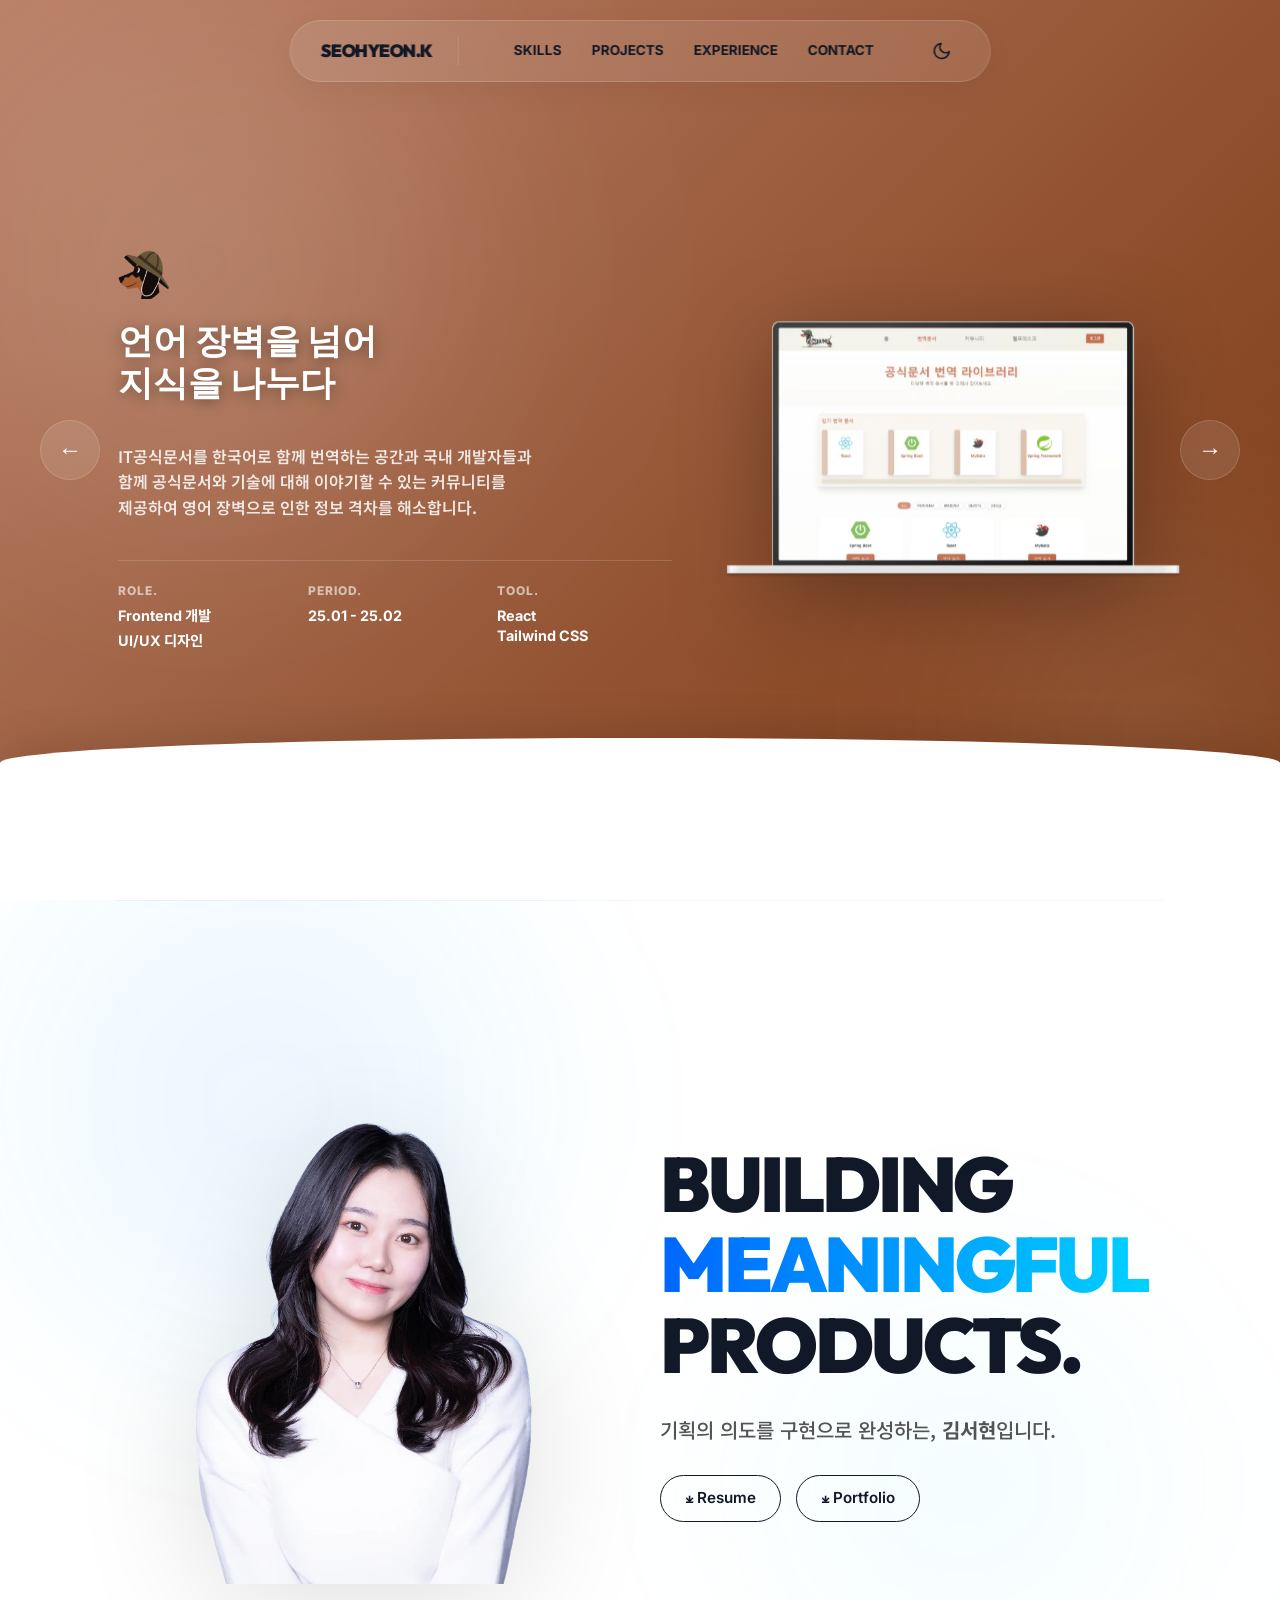
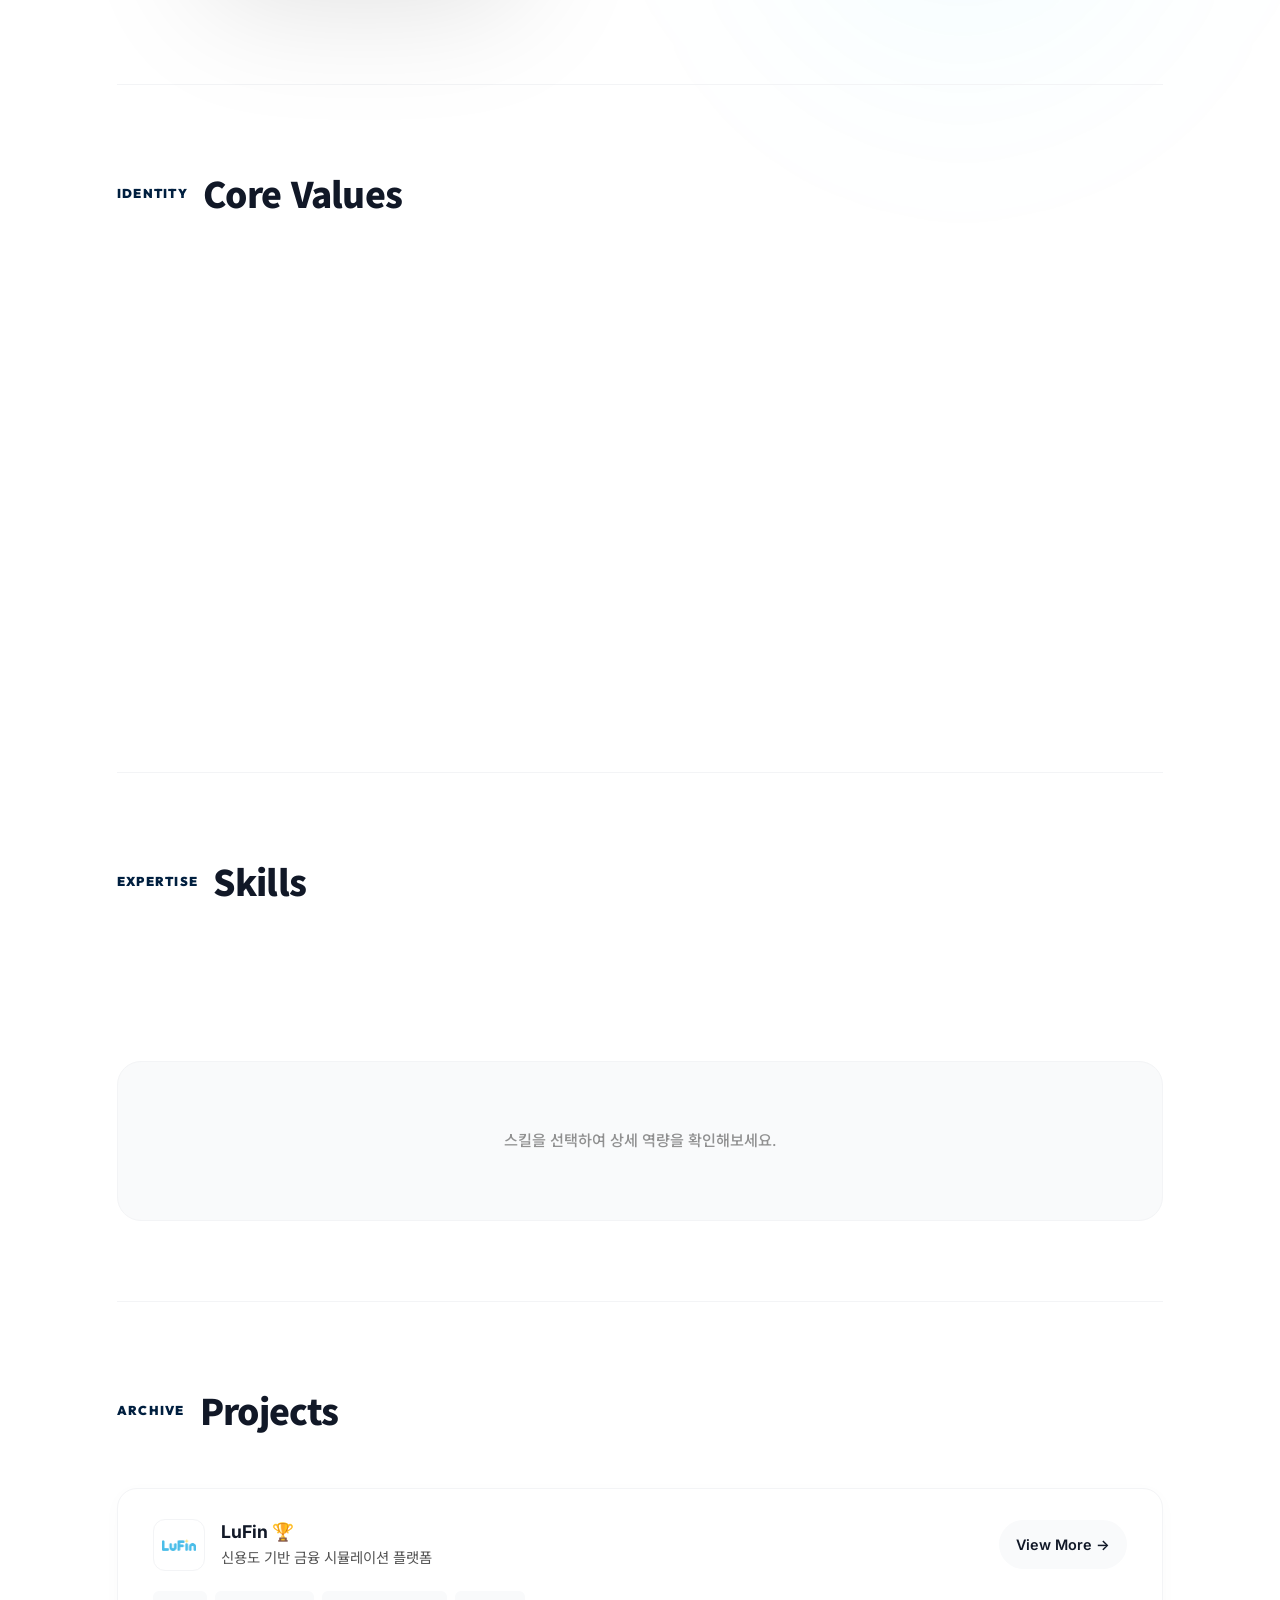
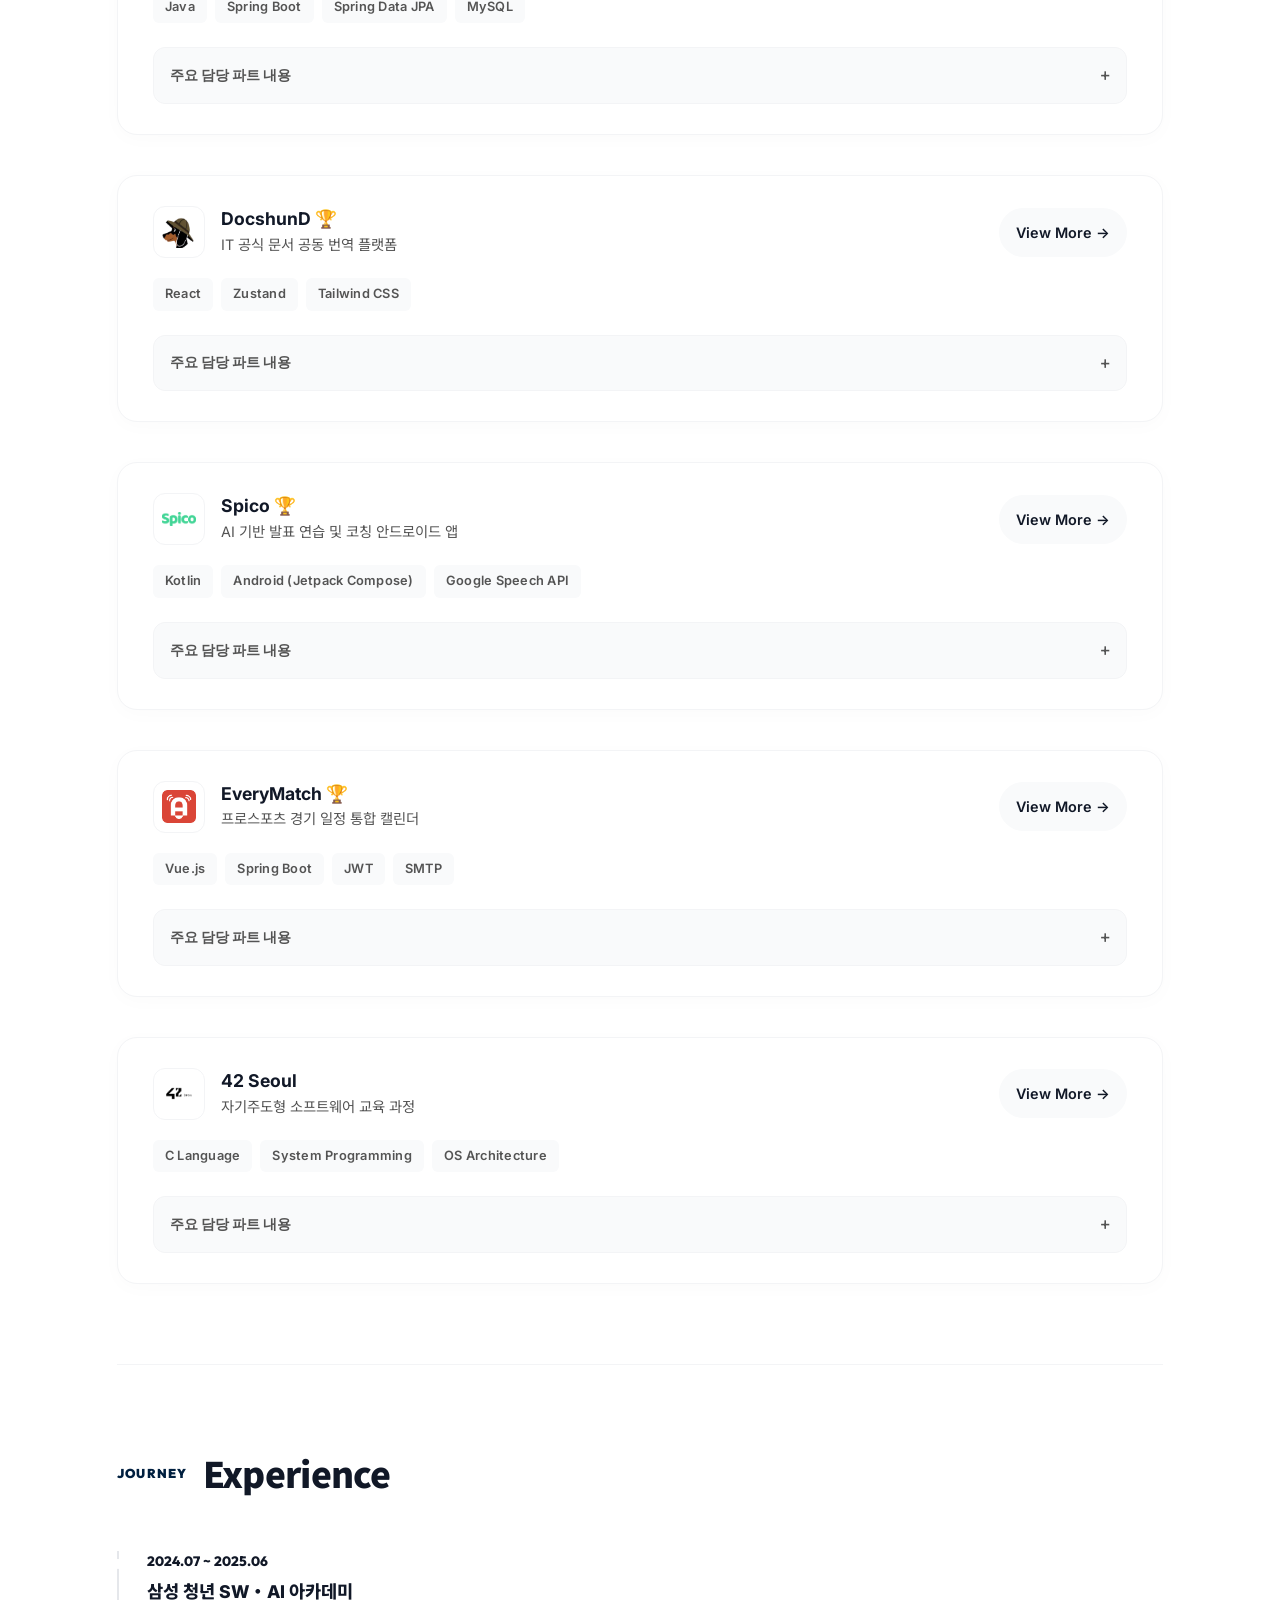
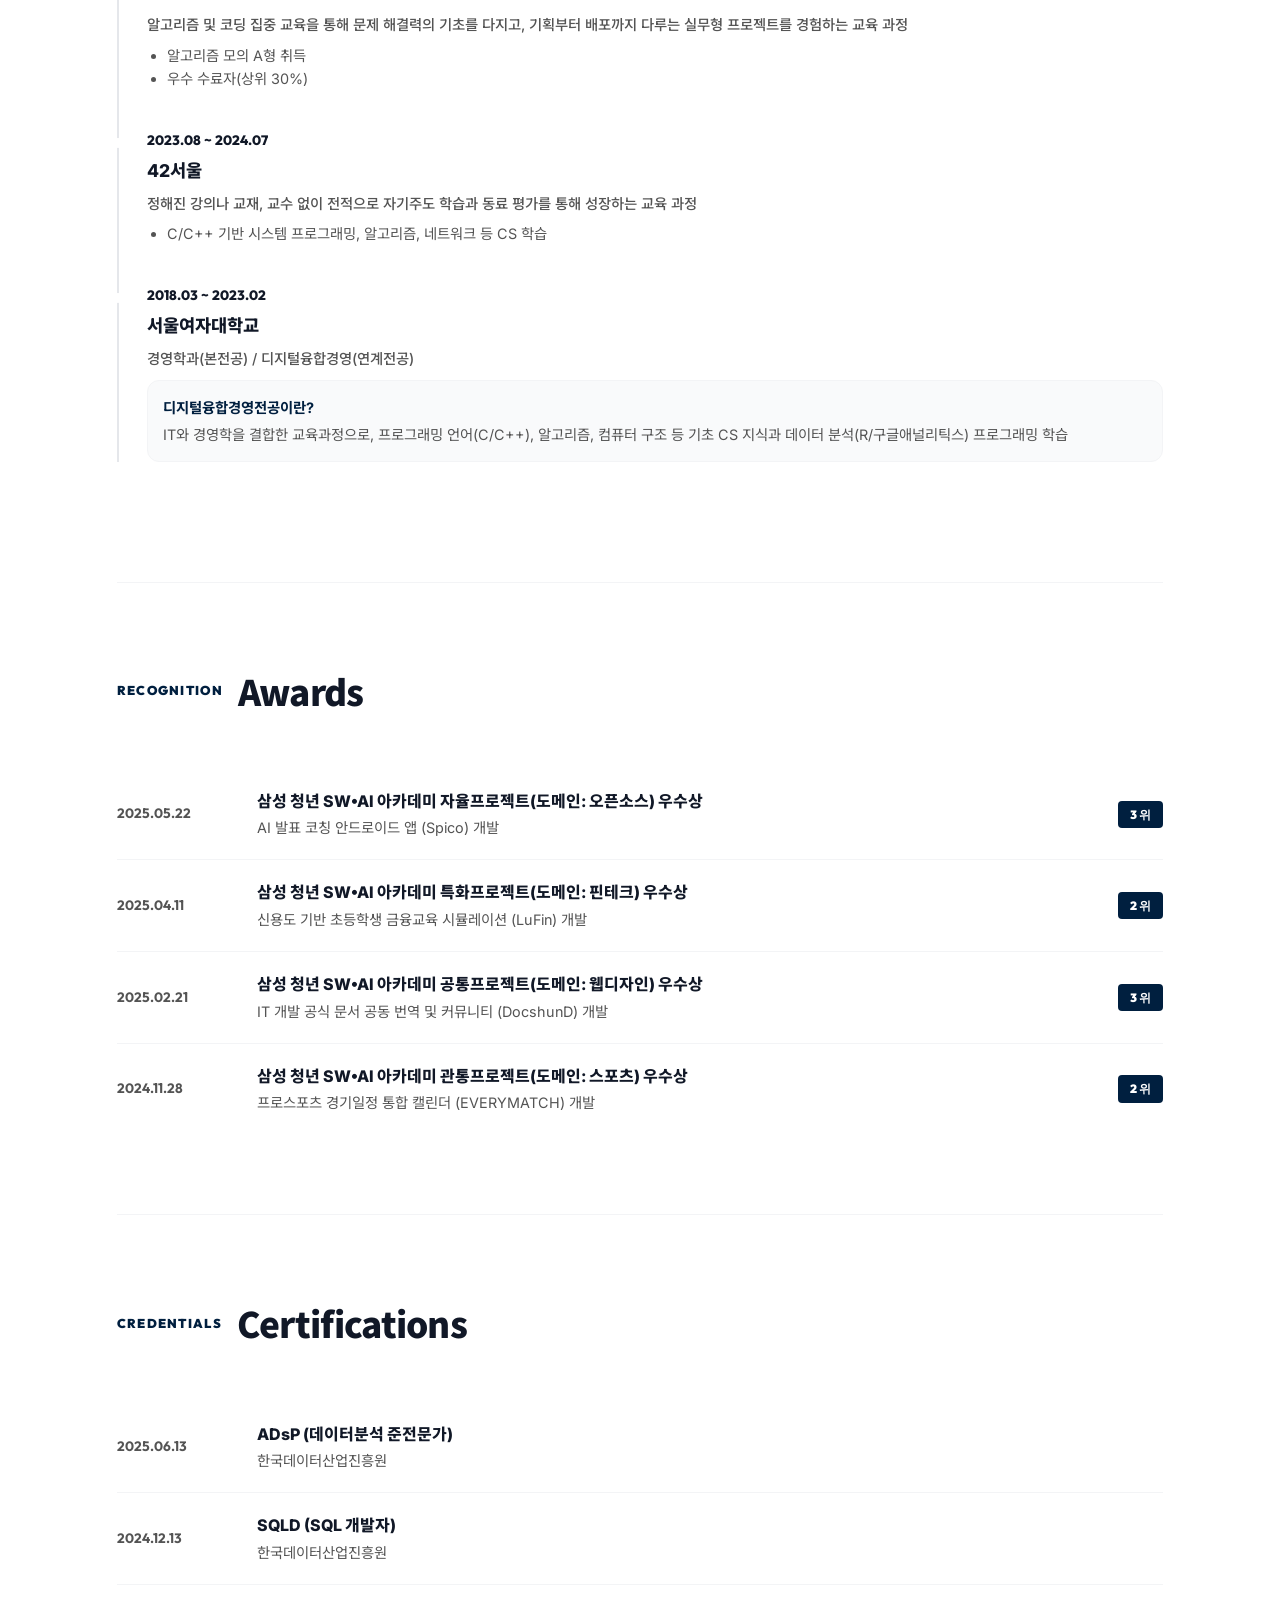
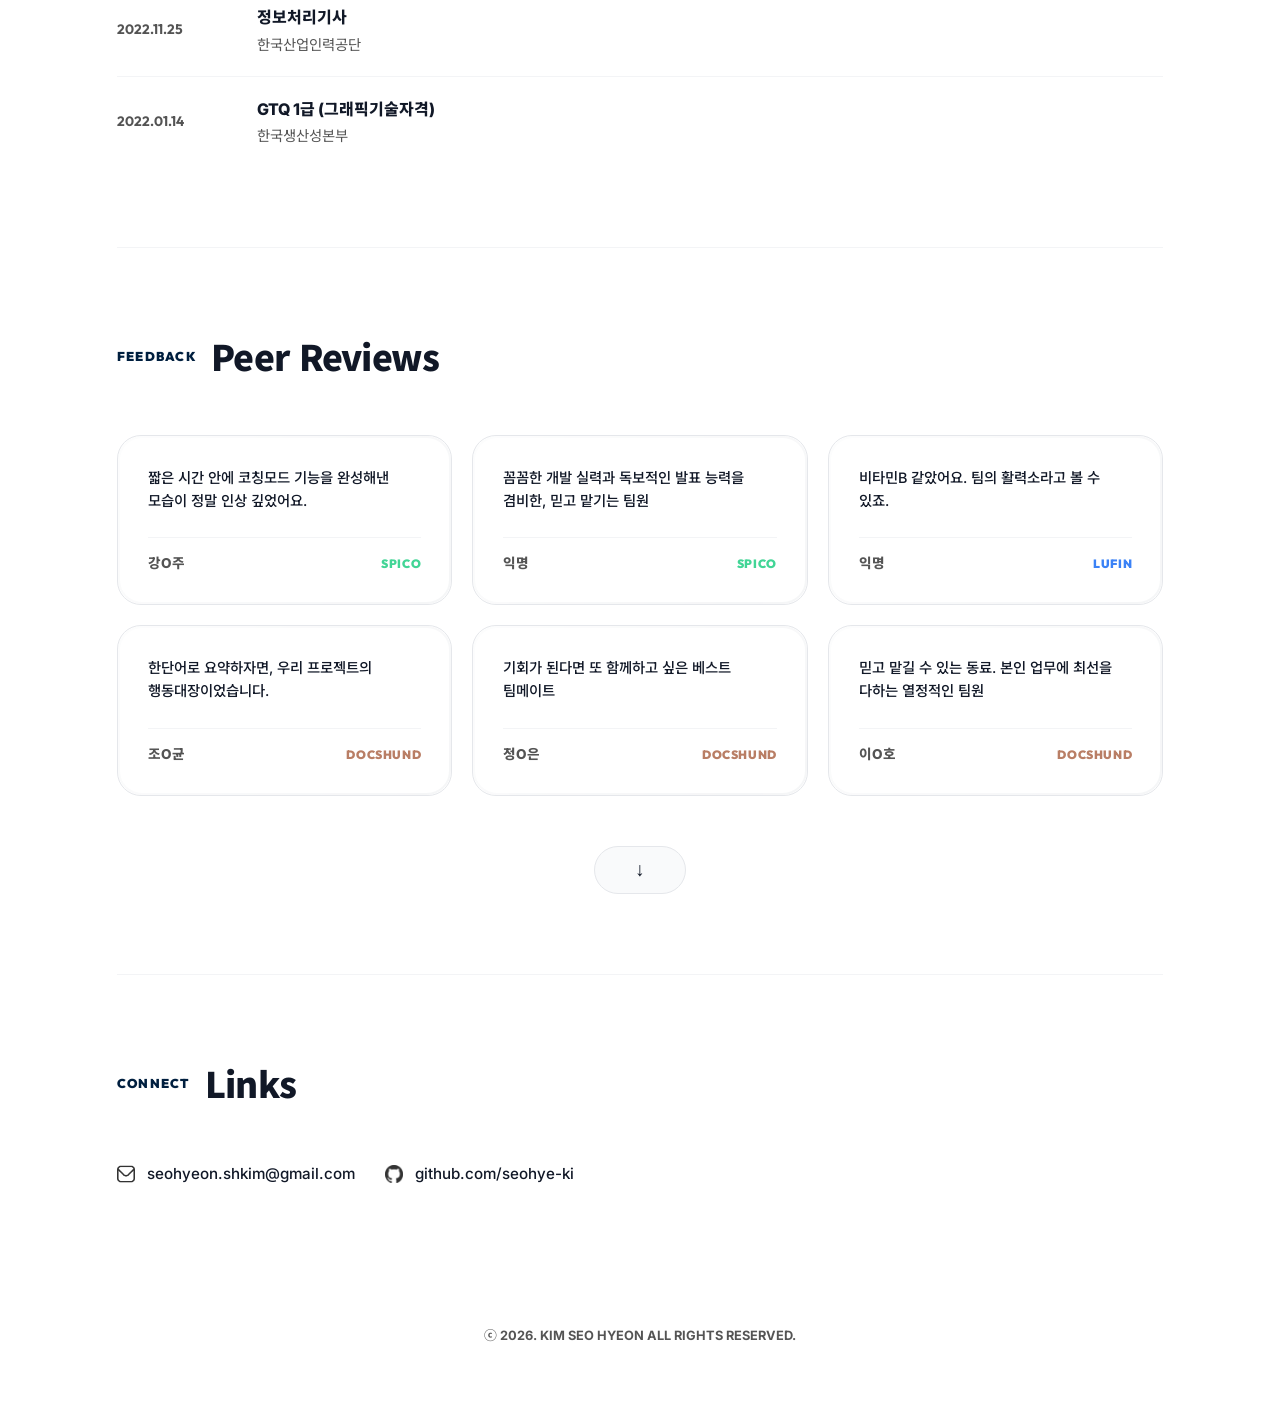
==== commit 66b0ece3: "feat: SEO 향상 및 검색 최적화 (Sitemap, Robots.txt, Meta tag 추가)" ====
--- a/index.html
+++ b/index.html
@@ -4,15 +4,6 @@
     <meta charset="UTF-8" />
     <meta name="viewport" content="width=device-width, initial-scale=1.0" />
     <title>Portfolio | 김서현</title>
-    <!-- Google tag (gtag.js) -->
-    <script async src="https://www.googletagmanager.com/gtag/js?id=G-917XB24J5L"></script>
-    <script>
-      window.dataLayer = window.dataLayer || [];
-      function gtag(){dataLayer.push(arguments);}
-      gtag('js', new Date());
-
-      gtag('config', 'G-917XB24J5L');
-    </script>
     <link rel="icon" type="image/png" href="./assets/main_icon.png" />
     <link rel="stylesheet" href="./css/base.css">
     <link rel="stylesheet" href="./css/style.css?v=2.2">
@@ -119,12 +110,12 @@
           <div class="profile-actions reveal delay-300">
             <a href="https://drive.google.com/file/d/1hln5Dcge-tOo_ytD3ropxCOGBVzMABWv/view?usp=sharing" 
                class="btn-outline white-border" target="_blank"
-               onclick="gtag('event', 'click_resume', {'event_category': 'Engagement', 'event_label': 'Google Drive'});">
+              >
               𐠮 Resume
             </a>
             <a href="https://drive.google.com/file/d/1ypAf-0DsRBozxx19JPKTRGT5VVXCDvTh/view?usp=sharing" 
                class="btn-outline white-border" target="_blank"
-               onclick="gtag('event', 'click_portfolio_pdf', {'event_category': 'Engagement', 'event_label': 'Google Drive'});">
+              >
               𐠮 Portfolio
             </a>
           </div>
@@ -226,7 +217,7 @@
         </div>
         <div class="contact-row reveal">
           <a href="mailto:seohyeon.shkim@gmail.com" class="contact-link" aria-label="이메일 보내기"
-             onclick="gtag('event', 'click_email', {'event_category': 'Contact'});">
+            >
             <img src="./assets/email.png" alt="Email Icon" class="contact-icon" width="18" height="18" />
             seohyeon.shkim@gmail.com
           </a>
@@ -235,7 +226,7 @@
             class="contact-link"
             target="_blank"
             aria-label="GitHub 프로필 방문"
-            onclick="gtag('event', 'click_github', {'event_category': 'Social'});"
+           
           >
             <img src="./assets/github.png" alt="GitHub Icon" class="contact-icon" width="18" height="18" />
             github.com/seohye-ki
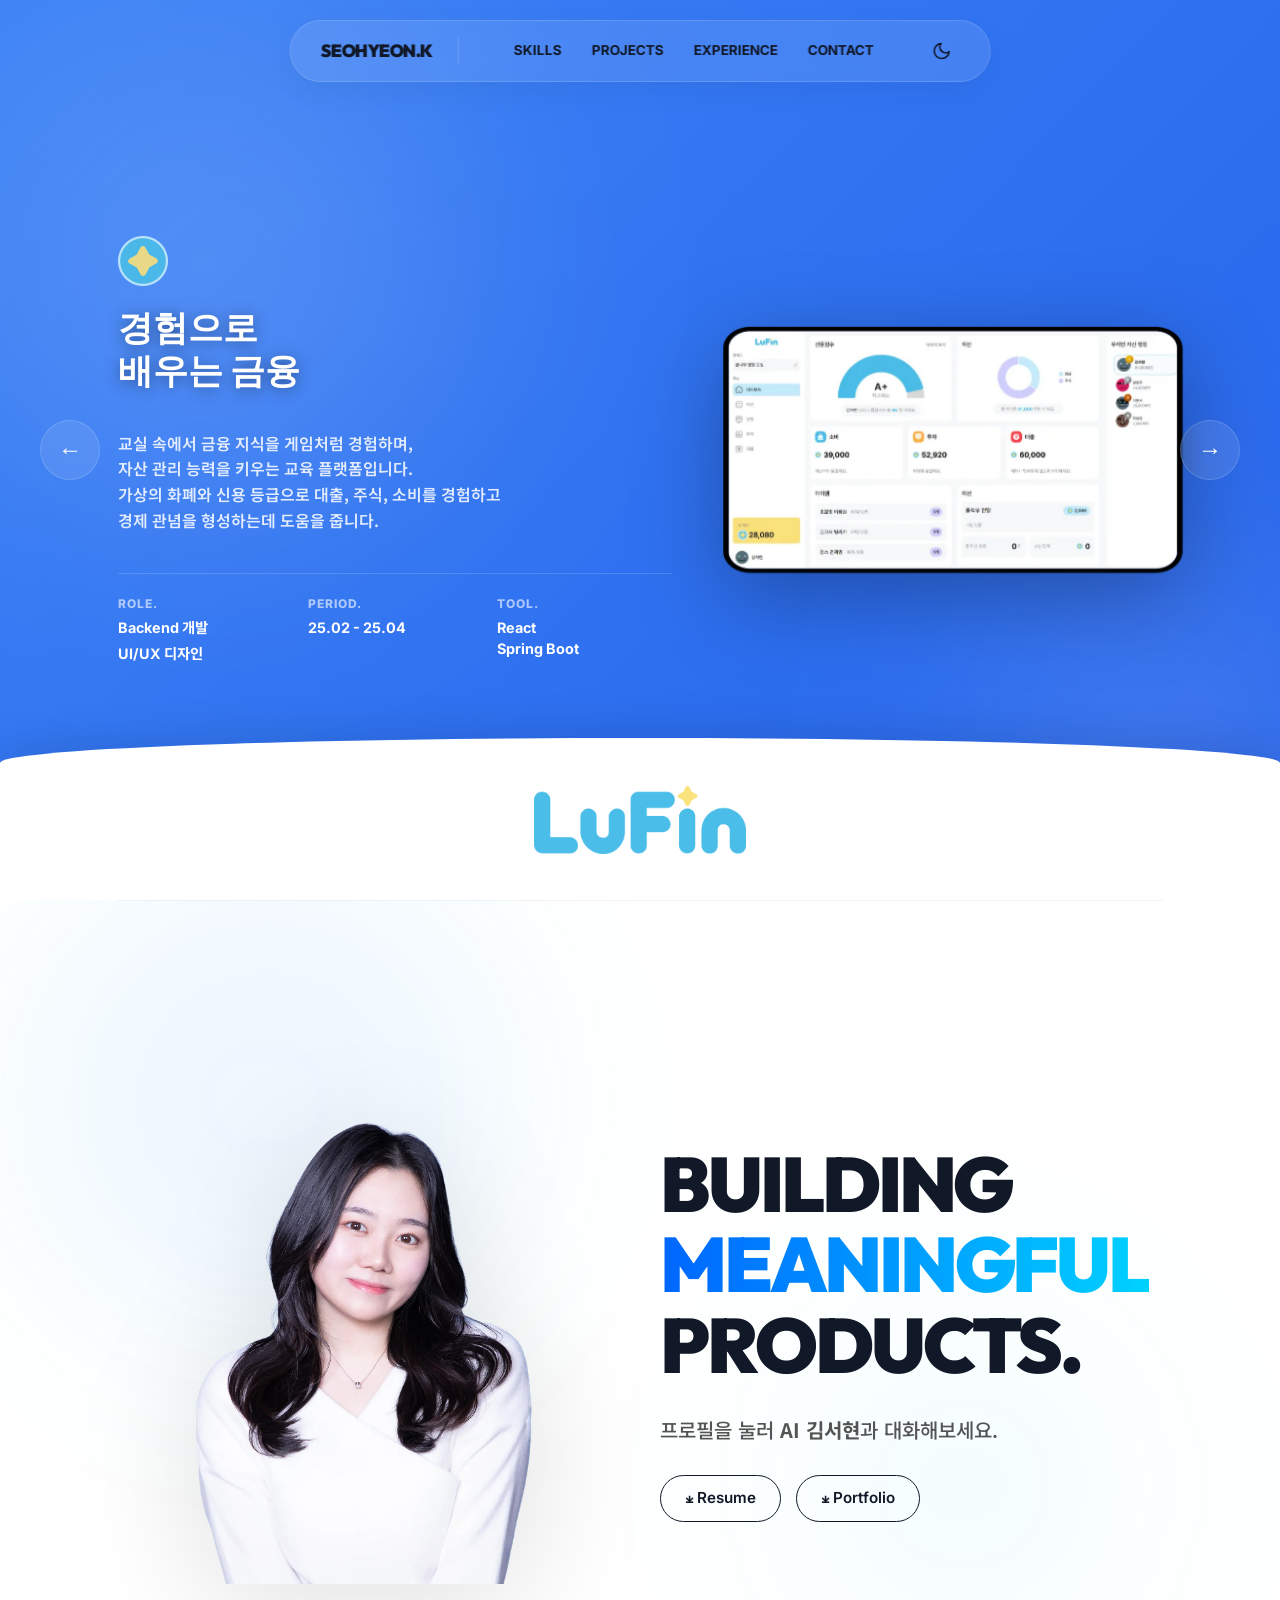
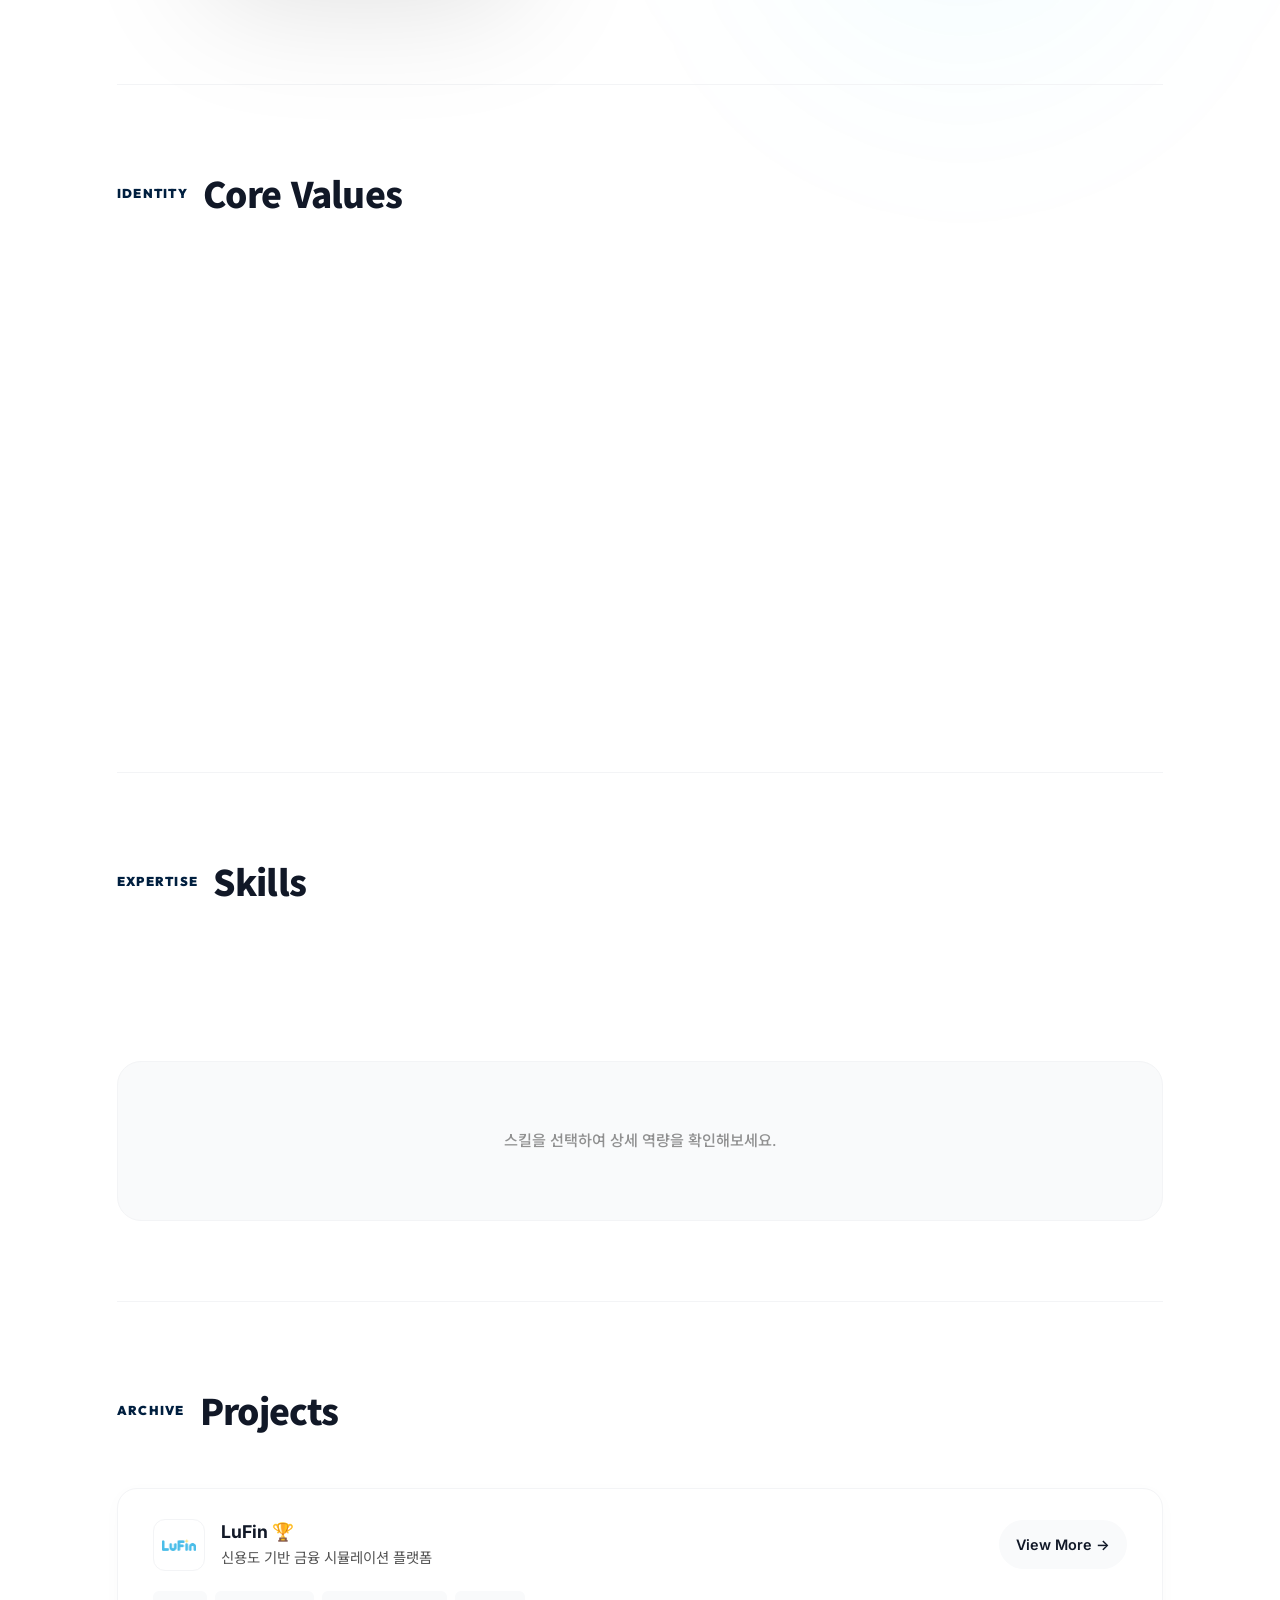
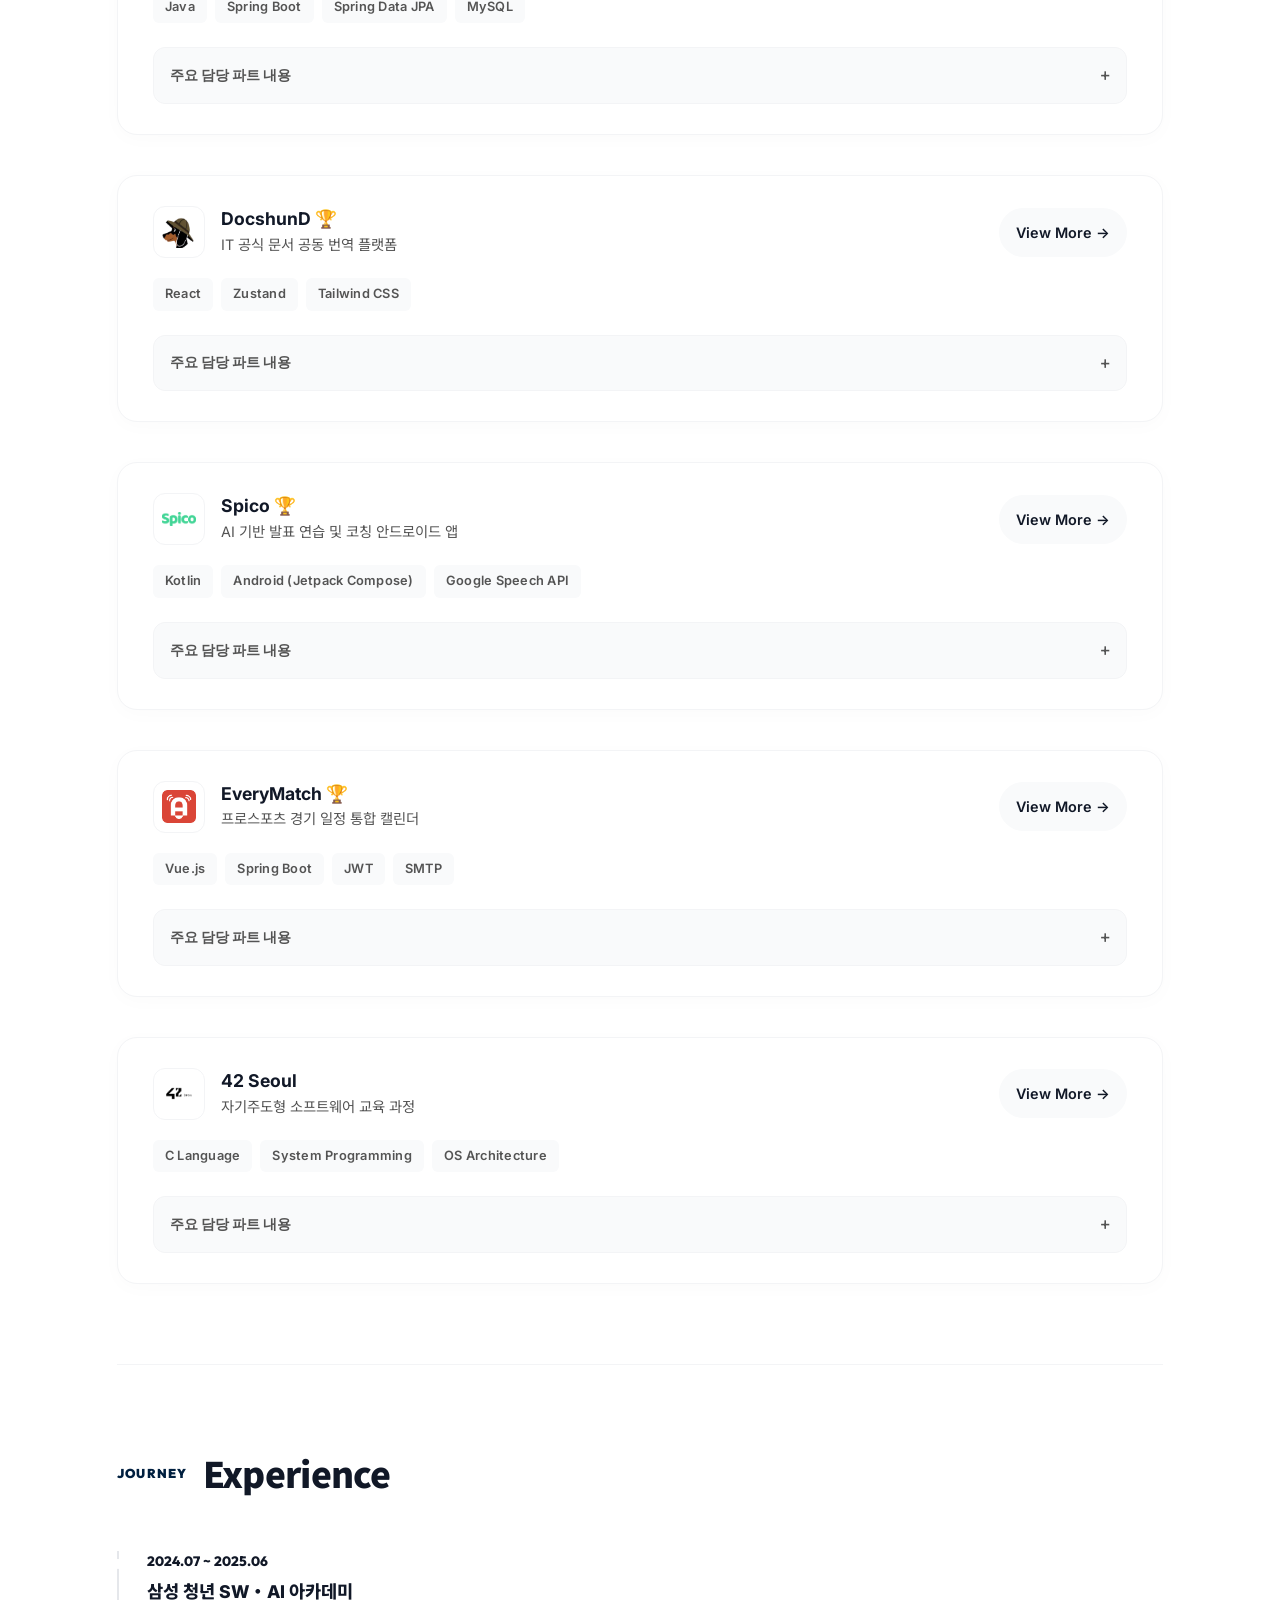
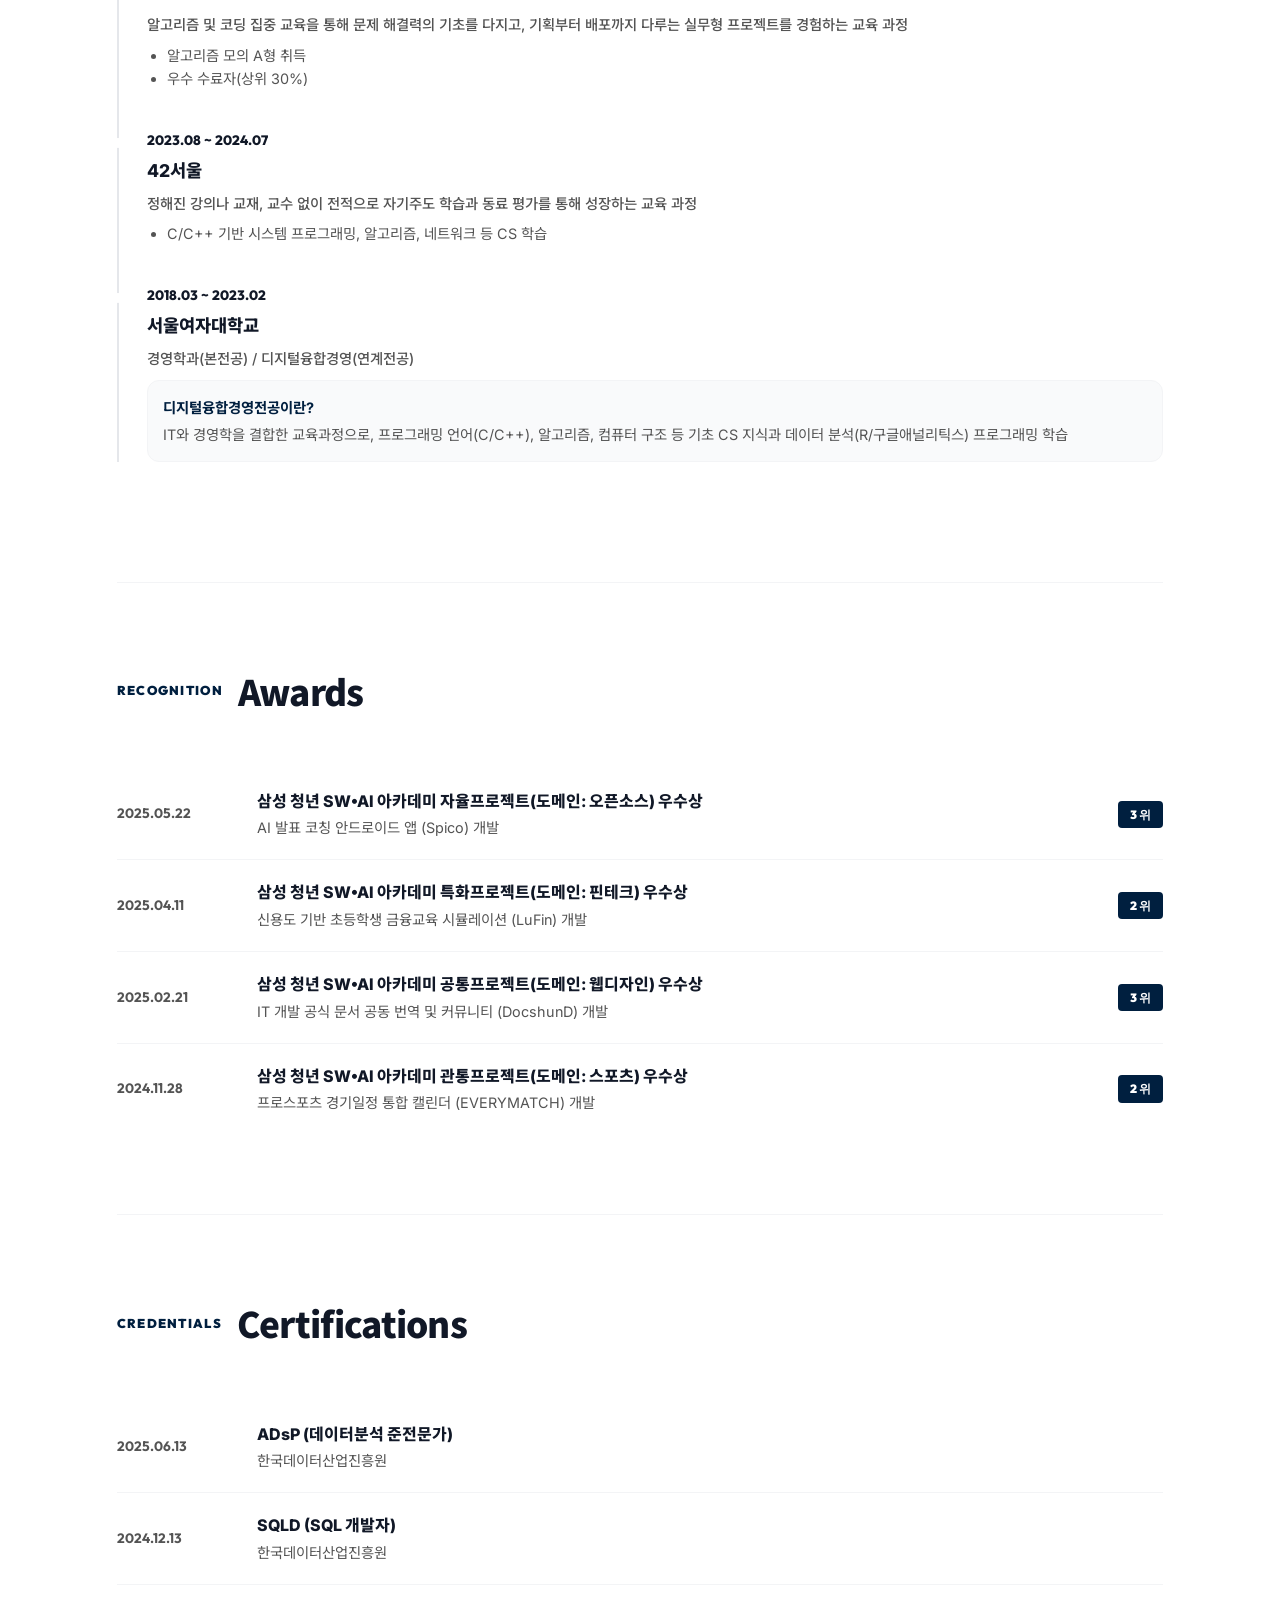
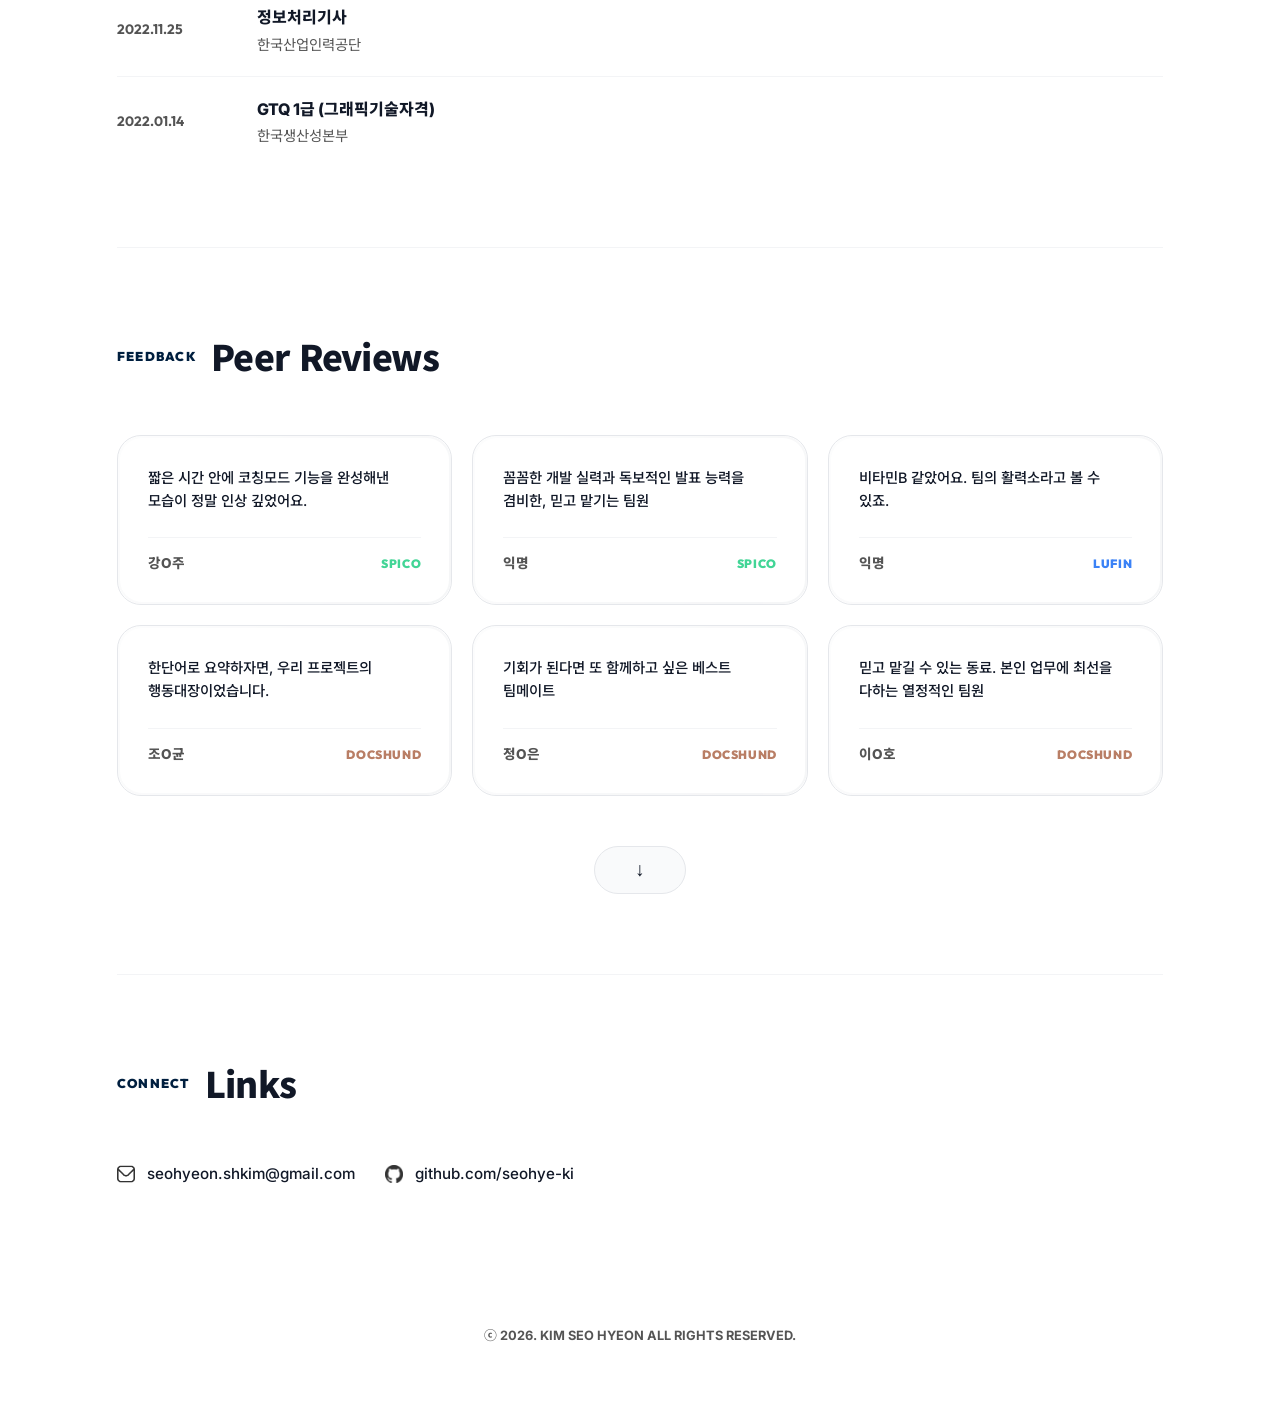
==== commit 3a992f39: "feat: 프로필 사진에 인터뷰 링크 추가" ====
--- a/index.html
+++ b/index.html
@@ -4,6 +4,15 @@
     <meta charset="UTF-8" />
     <meta name="viewport" content="width=device-width, initial-scale=1.0" />
     <title>Portfolio | 김서현</title>
+    <!-- Google tag (gtag.js) -->
+    <script async src="https://www.googletagmanager.com/gtag/js?id=G-917XB24J5L"></script>
+    <script>
+      window.dataLayer = window.dataLayer || [];
+      function gtag(){dataLayer.push(arguments);}
+      gtag('js', new Date());
+
+      gtag('config', 'G-917XB24J5L');
+    </script>
     <link rel="icon" type="image/png" href="./assets/main_icon.png" />
     <link rel="stylesheet" href="./css/base.css">
     <link rel="stylesheet" href="./css/style.css?v=2.2">
@@ -91,36 +100,44 @@
       <section id="profile">
         <div class="profile-aura aura-1"></div>
         <div class="profile-aura aura-2"></div>
-        <div class="profile-image-wrapper reveal">
-          <img
-            src="./assets/profile.webp"
-            alt="김서현 프로필 사진"
-            class="profile-image"
-            width="600"
-            height="600"
-          />
-        </div>
+        <a href="https://kimseohyeon-ai.vercel.app/" 
+           target="_blank" 
+           class="profile-link"
+           onclick="gtag('event', 'click_ai_interview_photo', {'event_category': 'Engagement', 'event_label': 'AI Interview Photo'});">
+          <div class="profile-image-wrapper reveal">
+            <img
+              src="./assets/profile.webp"
+              alt="김서현 프로필 사진"
+              class="profile-image"
+              width="600"
+              height="600"
+            />
+          </div>
+        </a>
         <div class="profile-content">
           <h1 class="profile-title reveal delay-100">
             BUILDING <span>MEANINGFUL</span><br />PRODUCTS.
           </h1>
           <p class="profile-tag reveal delay-200">
-            기획의 의도를 구현으로 완성하는, <b>김서현</b>입니다.
+			프로필을 눌러 <b>AI 김서현</b>과 대화해보세요.
           </p>
           <div class="profile-actions reveal delay-300">
             <a href="https://drive.google.com/file/d/1hln5Dcge-tOo_ytD3ropxCOGBVzMABWv/view?usp=sharing" 
                class="btn-outline white-border" target="_blank"
-              >
+               onclick="gtag('event', 'click_resume', {'event_category': 'Engagement', 'event_label': 'Google Drive'});">
               𐠮 Resume
             </a>
             <a href="https://drive.google.com/file/d/1ypAf-0DsRBozxx19JPKTRGT5VVXCDvTh/view?usp=sharing" 
                class="btn-outline white-border" target="_blank"
-              >
+               onclick="gtag('event', 'click_portfolio_pdf', {'event_category': 'Engagement', 'event_label': 'Google Drive'});">
               𐠮 Portfolio
             </a>
           </div>
         </div>
       </section>
+      
+      <!-- AI MARQUEE BANNER -->
+
 
       <!-- CORE VALUES -->
       <section id="core-values">
@@ -217,7 +234,7 @@
         </div>
         <div class="contact-row reveal">
           <a href="mailto:seohyeon.shkim@gmail.com" class="contact-link" aria-label="이메일 보내기"
-            >
+             onclick="gtag('event', 'click_email', {'event_category': 'Contact'});">
             <img src="./assets/email.png" alt="Email Icon" class="contact-icon" width="18" height="18" />
             seohyeon.shkim@gmail.com
           </a>
@@ -226,7 +243,7 @@
             class="contact-link"
             target="_blank"
             aria-label="GitHub 프로필 방문"
-           
+            onclick="gtag('event', 'click_github', {'event_category': 'Social'});"
           >
             <img src="./assets/github.png" alt="GitHub Icon" class="contact-icon" width="18" height="18" />
             github.com/seohye-ki
--- a/css/style.css
+++ b/css/style.css
@@ -482,6 +482,13 @@
     100% { transform: translateY(30px) scale(1.1); }
 }
 
+.profile-link {
+    text-decoration: none;
+    display: block;
+    z-index: 2;
+    transition: var(--transition);
+}
+
 .profile-image-wrapper {
     position: relative;
     width: 100%;
@@ -492,6 +499,11 @@
     align-items: center;
     z-index: 2;
     perspective: 1000px;
+    transition: transform 0.5s cubic-bezier(0.2, 0.8, 0.2, 1);
+}
+
+.profile-link:hover .profile-image-wrapper {
+    transform: scale(1.05) translateY(-10px);
 }
 
 .profile-image {
@@ -500,7 +512,53 @@
     object-fit: contain;
     z-index: 2;
     filter: drop-shadow(0 20px 60px rgba(0,0,0,0.12));
-}
+    transition: filter 0.5s ease;
+}
+
+
+
+
+.profile-link {
+    text-decoration: none;
+    display: block;
+    z-index: 2;
+    transition: var(--transition);
+}
+
+.profile-image-wrapper {
+    position: relative;
+    width: 100%;
+    max-width: 600px;
+    aspect-ratio: 1;
+    display: flex;
+    justify-content: center;
+    align-items: center;
+    z-index: 2;
+    perspective: 1000px;
+    transition: transform 0.5s cubic-bezier(0.2, 0.8, 0.2, 1);
+}
+
+.profile-link:hover .profile-image-wrapper {
+    transform: scale(1.03) translateY(-10px);
+    filter: drop-shadow(0 0 15px rgba(0, 102, 255, 0.6)) drop-shadow(0 0 30px rgba(0, 102, 255, 0.3));
+}
+
+
+
+@media (max-width: 900px) {
+
+    
+    #profile {
+        padding: 120px 0 60px 0;
+        grid-template-columns: 1fr;
+        text-align: center;
+        gap: 30px;
+    }
+}
+
+
+
+
 
 .profile-content {
     display: flex;
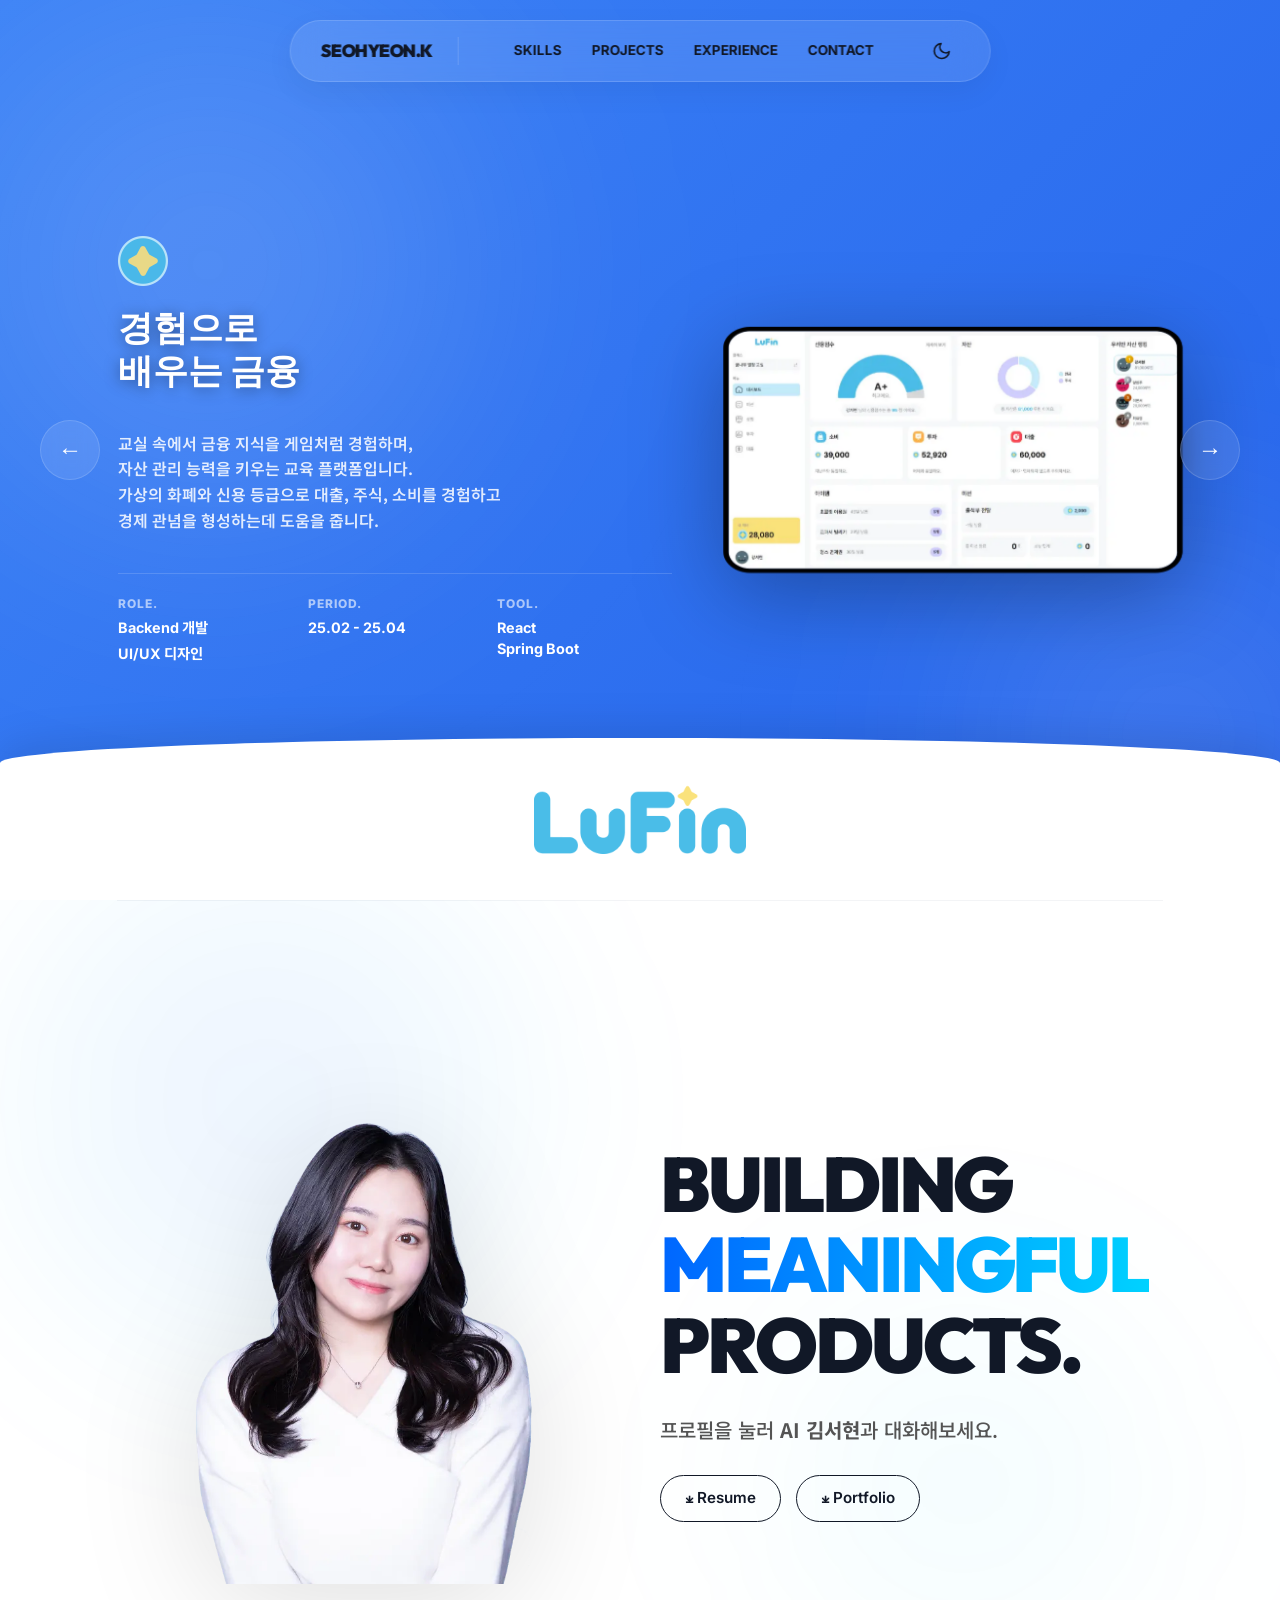
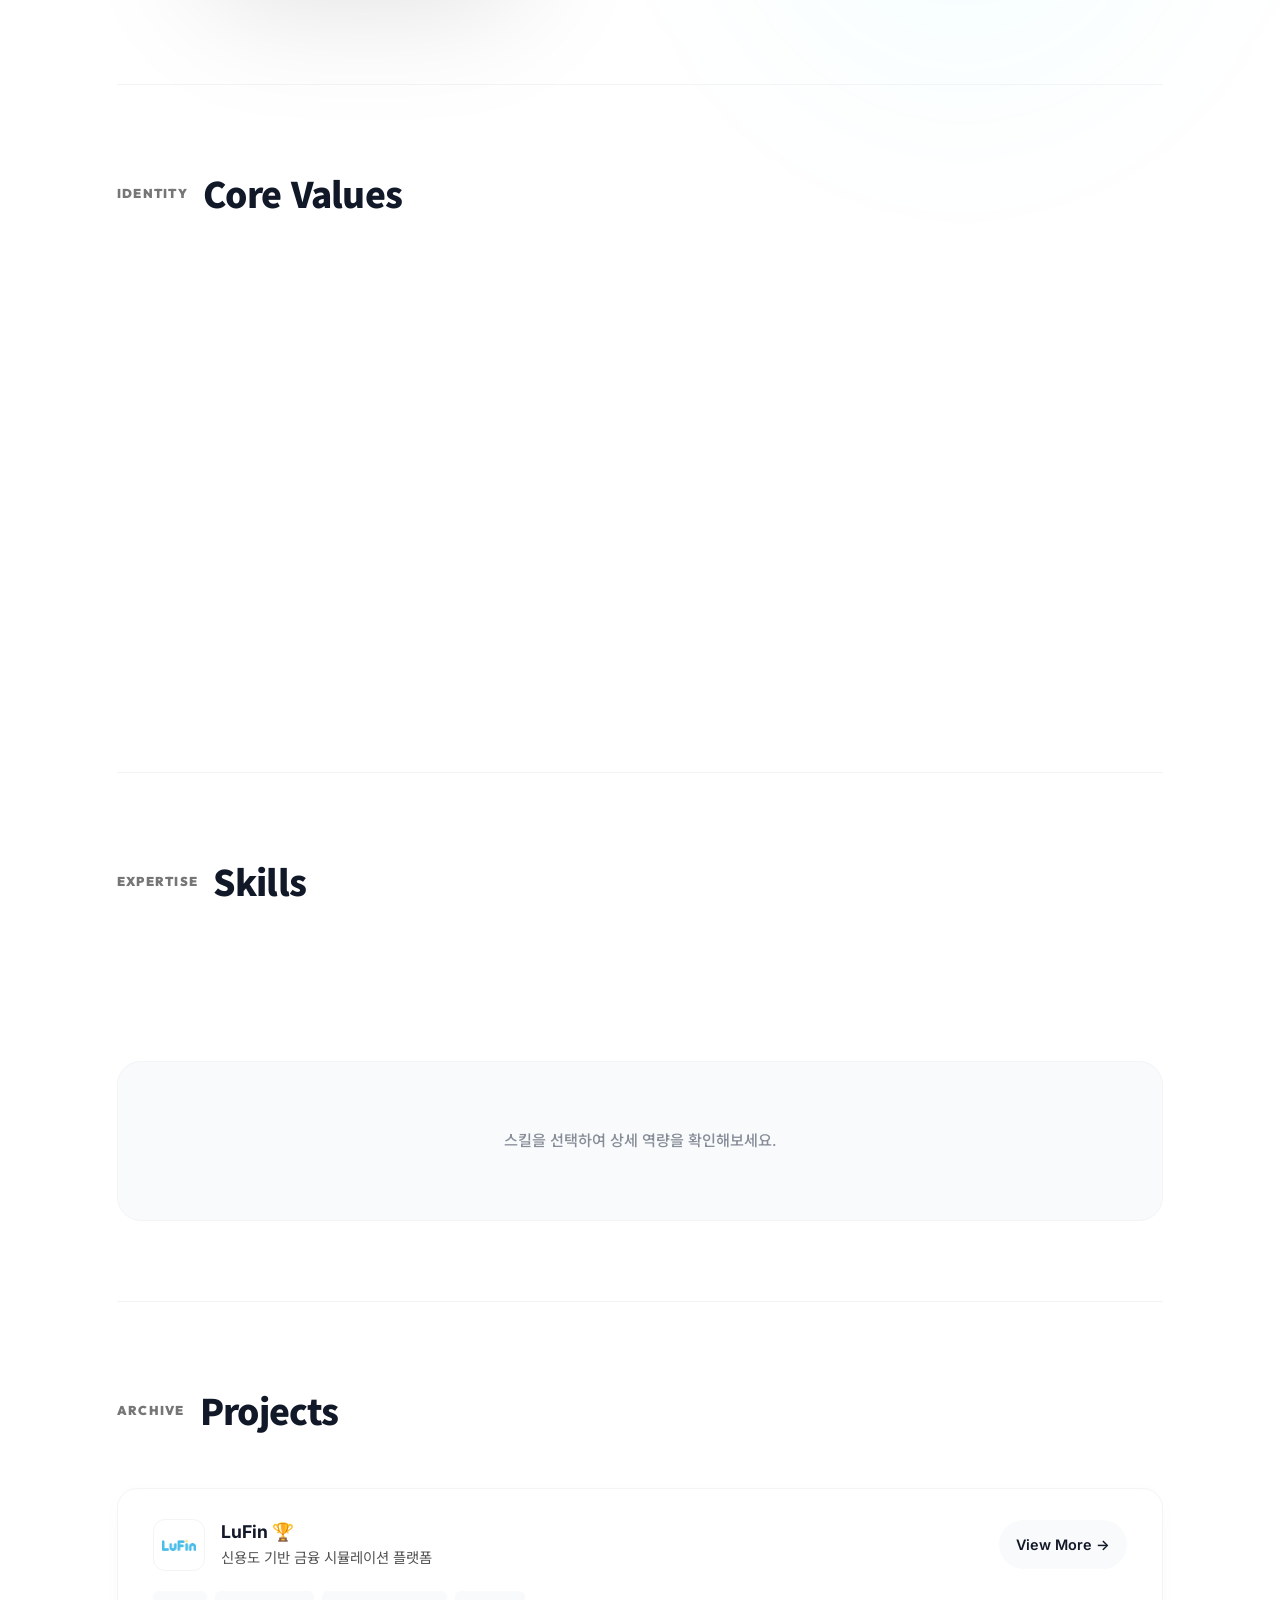
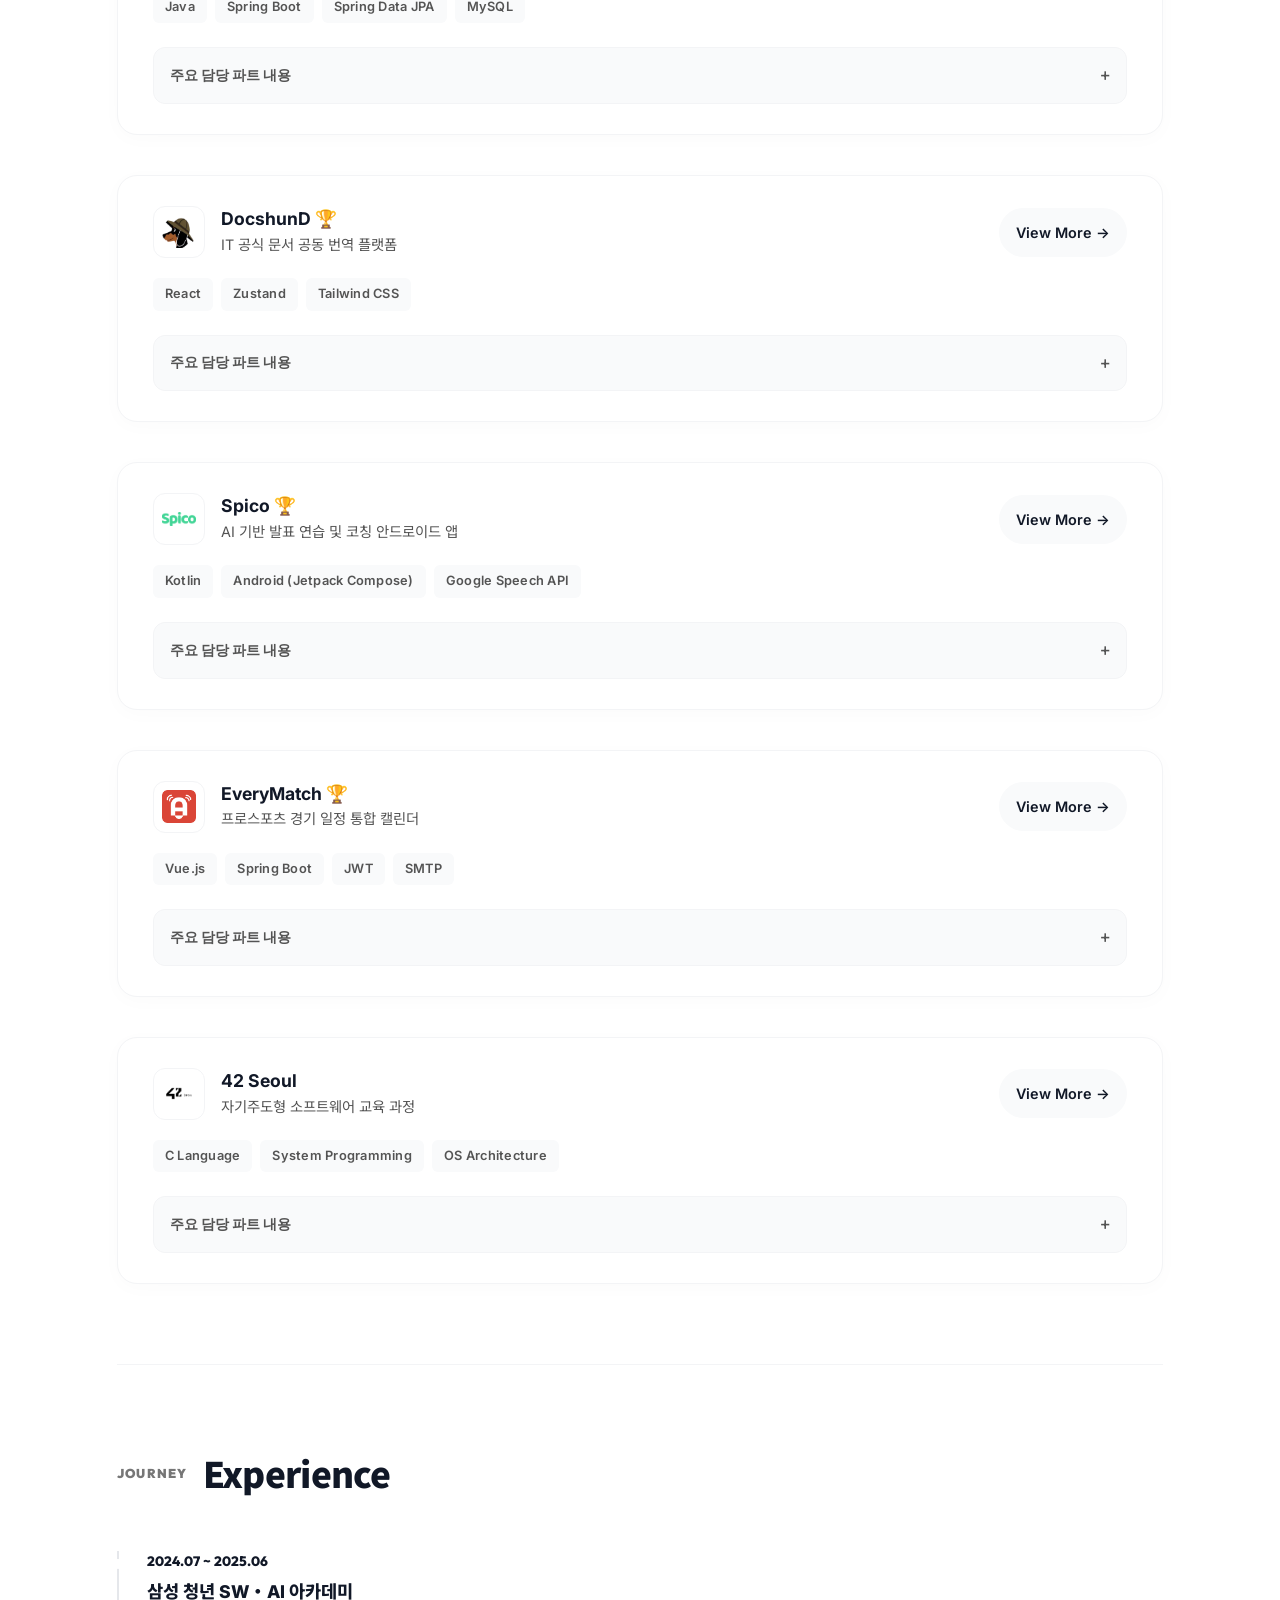
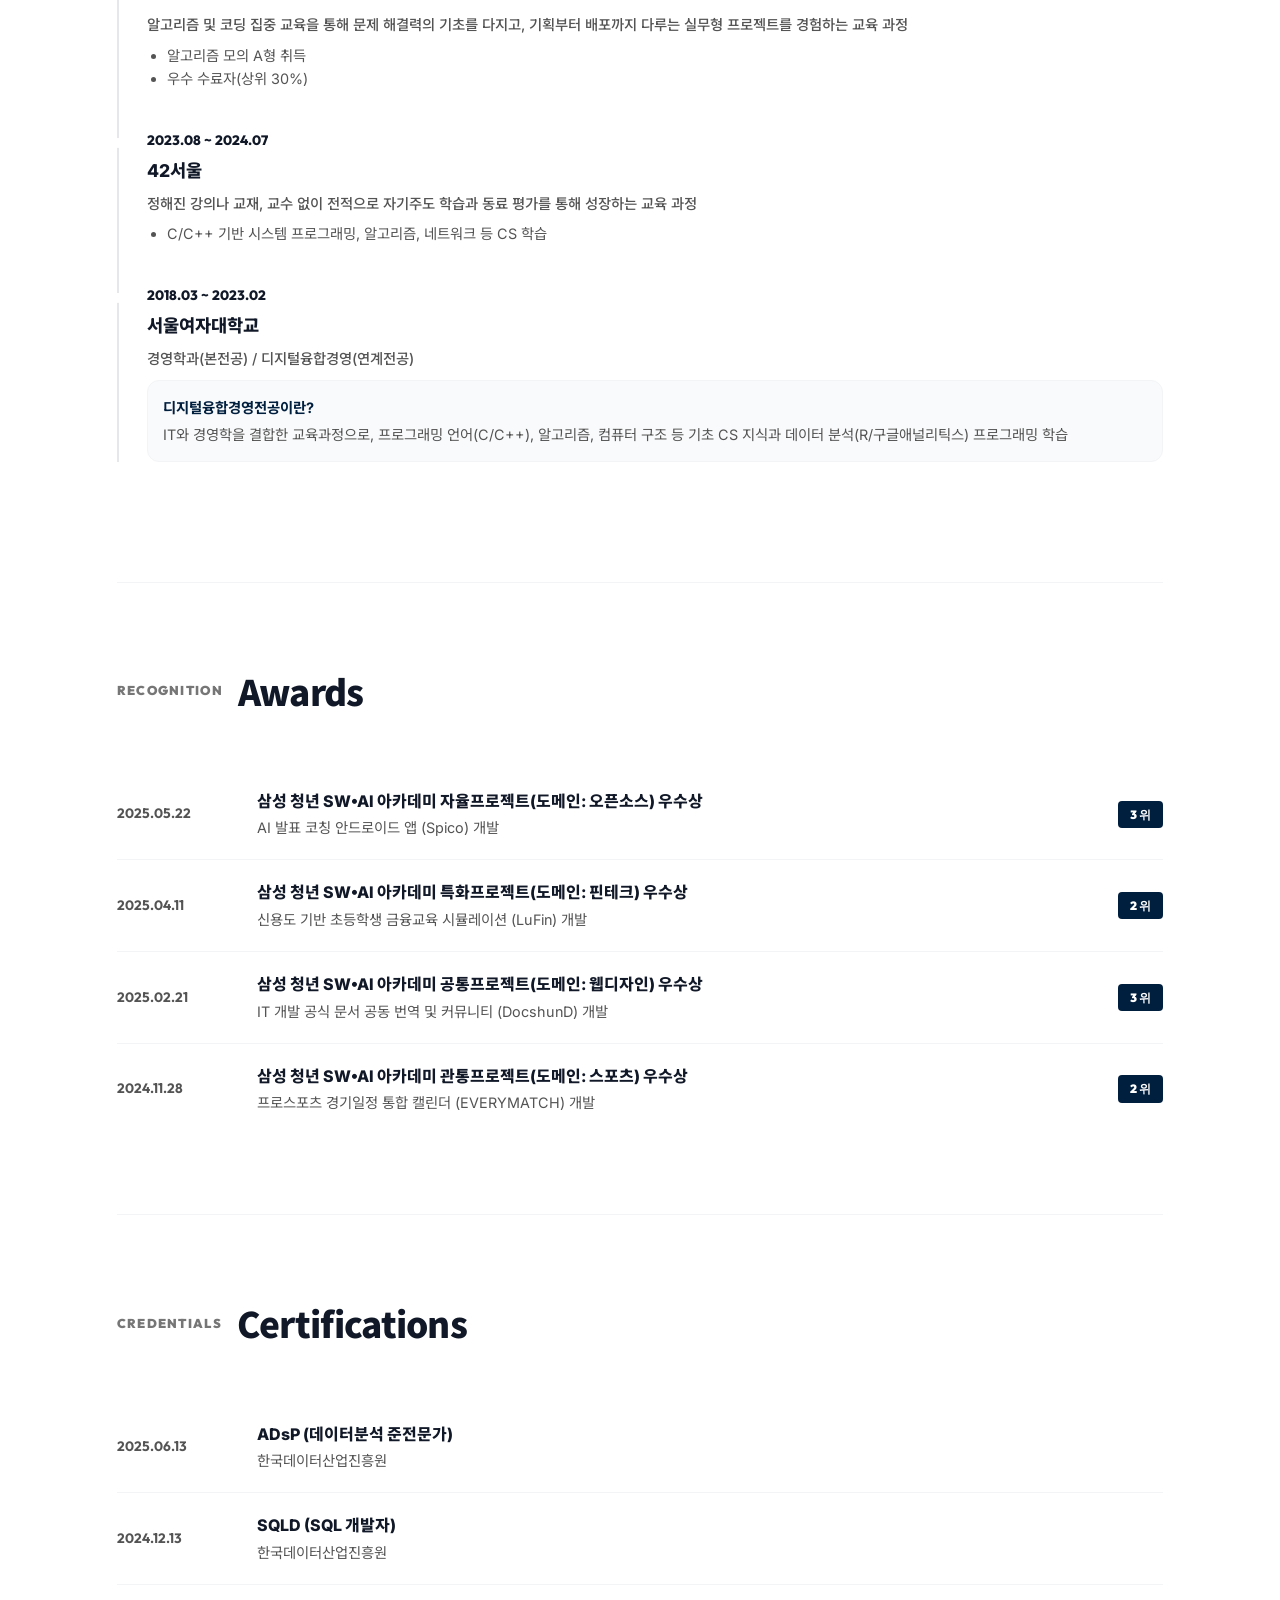
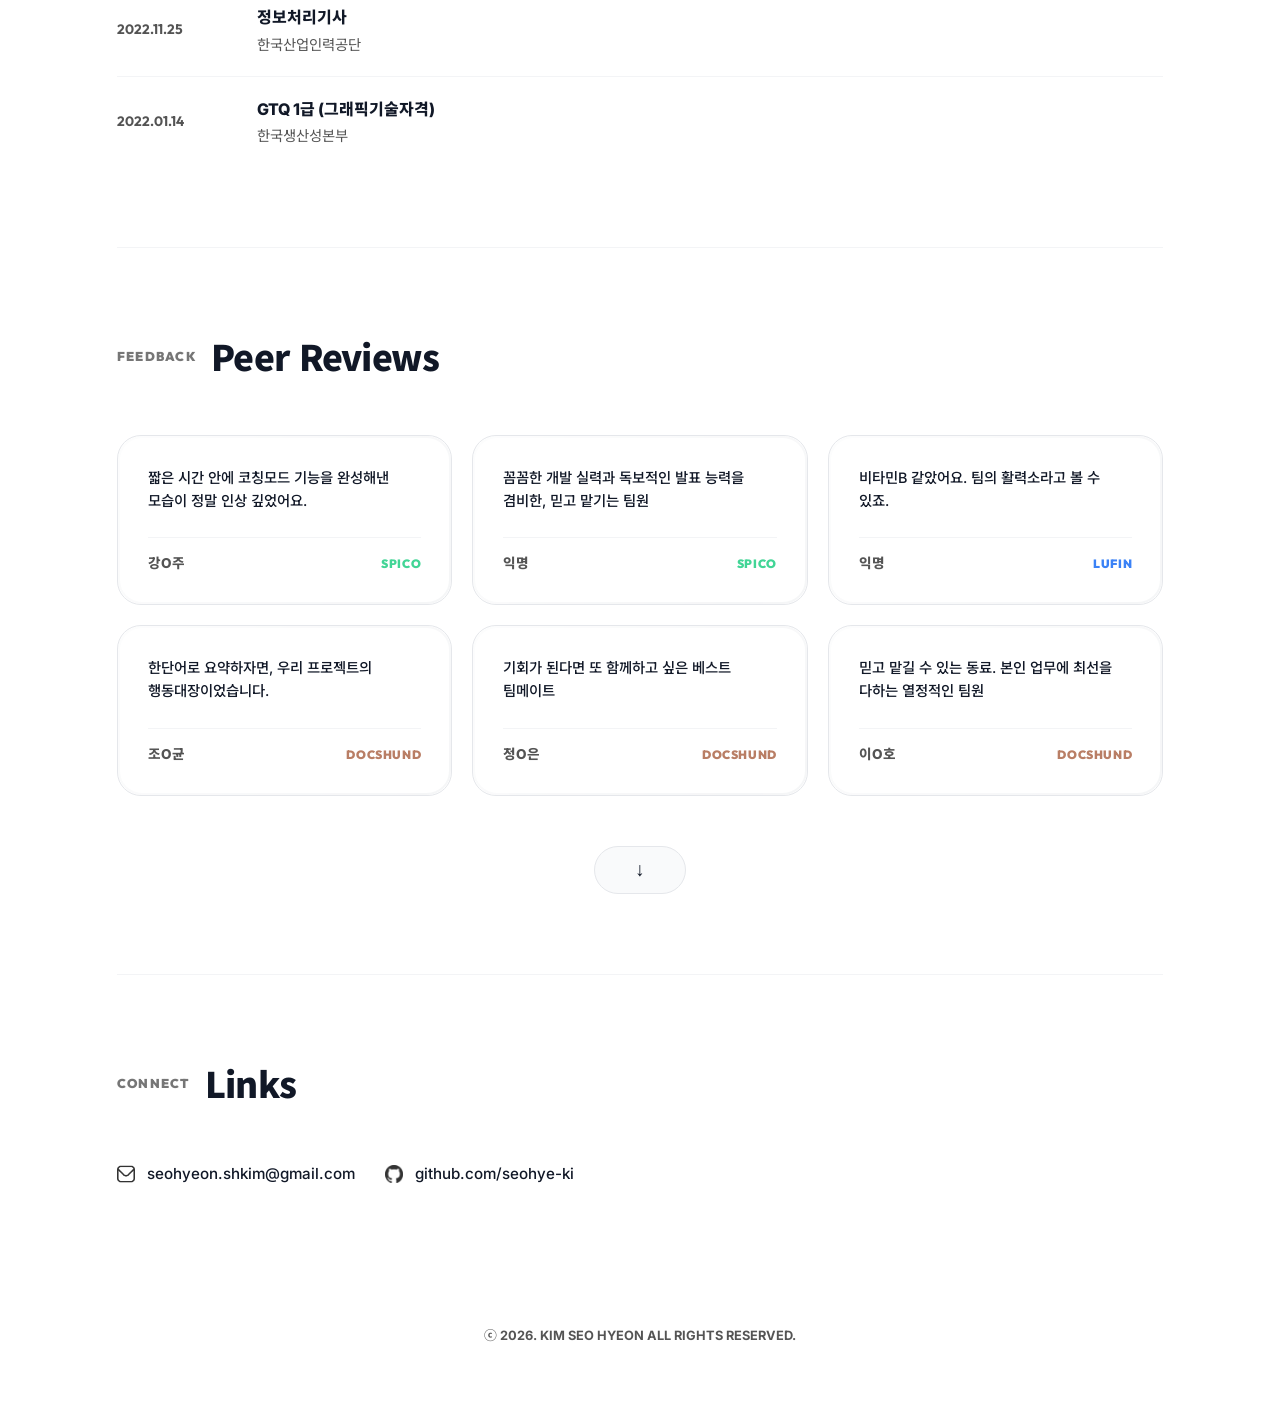
==== commit ee0abd1f: "perf: 페이지 로딩 성능 최적화 및 렌더링 로직 개선" ====
--- a/index.html
+++ b/index.html
@@ -3,7 +3,7 @@
   <head>
     <meta charset="UTF-8" />
     <meta name="viewport" content="width=device-width, initial-scale=1.0" />
-    <title>Portfolio | 김서현</title>
+    <title>김서현 | 개발자 포트폴리오</title>
     <!-- Google tag (gtag.js) -->
     <script async src="https://www.googletagmanager.com/gtag/js?id=G-917XB24J5L"></script>
     <script>
@@ -13,24 +13,72 @@
 
       gtag('config', 'G-917XB24J5L');
     </script>
-    <link rel="icon" type="image/png" href="./assets/main_icon.png" />
+    <link rel="icon" type="image/png" href="https://seohye-ki.github.io/assets/favicon-v1.png" />
+    <link rel="shortcut icon" href="https://seohye-ki.github.io/favicon-v1.png" />
+    <link rel="apple-touch-icon" href="https://seohye-ki.github.io/assets/favicon-v1.png" />
+
+    <!-- Performance Optimization: Preconnect & Preload -->
+    <link rel="preconnect" href="https://fonts.googleapis.com">
+    <link rel="preconnect" href="https://fonts.gstatic.com" crossorigin>
+    <link rel="preload" as="image" href="./assets/LuFin/mockup.webp" fetchpriority="high">
+    
+    <!-- Fonts -->
+    <link rel="preload" as="style" href="https://fonts.googleapis.com/css2?family=Inter:wght@300;400;500;600;700;800&family=Outfit:wght@500;700;800;900&family=Noto+Sans+KR:wght@300;400;500;700;900&display=swap">
+    <link rel="stylesheet" href="https://fonts.googleapis.com/css2?family=Inter:wght@300;400;500;600;700;800&family=Outfit:wght@500;700;800;900&family=Noto+Sans+KR:wght@300;400;500;700;900&display=swap" media="print" onload="this.media='all'">
+    <noscript>
+      <link rel="stylesheet" href="https://fonts.googleapis.com/css2?family=Inter:wght@300;400;500;600;700;800&family=Outfit:wght@500;700;800;900&family=Noto+Sans+KR:wght@300;400;500;700;900&display=swap">
+    </noscript>
     <link rel="stylesheet" href="./css/base.css">
     <link rel="stylesheet" href="./css/style.css?v=2.2">
 
     <!-- Metadata -->
-    <meta name="description" content="기획의 의도를 구현으로 완성하는 개발자 김서현의 포트폴리오입니다. Java, Spring Boot, React 개발 경험과 우수한 협업 능력을 갖추고 있습니다." />
-    <meta name="keywords" content="김서현, 포트폴리오, 신입 개발자, 백엔드 개발자, 프론트엔드 개발자, Java, Spring Boot, React, Android, SSAFY" />
+    <meta name="description" content="김서현의 개발자 포트폴리오입니다. 프로젝트 상세 내용과 AI 디지털 트윈 'AI 김서현'과의 대화를 통해 저의 기술과 경험을 확인해 보세요." />
+    <meta name="keywords" content="김서현, 포트폴리오, 신입 개발자, 백엔드 개발자, 프론트엔드 개발자, Java, Spring Boot, React, Android, SSAFY, SW개발자, 개발자 포트폴리오" />
     <meta name="author" content="김서현" />
     <meta name="robots" content="index, follow" />
     <link rel="canonical" href="https://seohye-ki.github.io/" />
 
-    <meta property="og:title" content="Portfolio | 김서현" />
-    <meta property="og:description" content="기획의 의도를 구현으로 완성하는 개발자 김서현의 포트폴리오입니다." />
-    <meta property="og:image" content="https://seohye-ki.github.io/assets/profile.png" />
+    <!-- Open Graph -->
+    <meta property="og:title" content="김서현 | 개발자 포트폴리오" />
+    <meta property="og:description" content="김서현의 개발자 포트폴리오: 프로젝트 상세 내용과 AI 디지털 트윈 대화를 통해 저의 경험을 확인해 보세요." />
+    <meta property="og:image" content="https://seohye-ki.github.io/assets/profile.webp" />
     <meta property="og:url" content="https://seohye-ki.github.io/" />
     <meta property="og:type" content="website" />
     <meta property="og:locale" content="ko_KR" />
     <meta property="og:site_name" content="김서현 포트폴리오" />
+
+    <!-- Twitter -->
+    <meta name="twitter:card" content="summary_large_image" />
+    <meta name="twitter:title" content="김서현 | 개발자 포트폴리오" />
+    <meta name="twitter:description" content="김서현의 개발자 포트폴리오: 프로젝트 상세 내용과 AI 디지털 트윈 대화를 통해 저의 경험을 확인해 보세요." />
+    <meta name="twitter:image" content="https://seohye-ki.github.io/assets/profile.webp" />
+
+    <!-- Structured Data for "Site Name" -->
+    <script type="application/ld+json">
+      {
+        "@context": "https://schema.org",
+        "@type": "WebSite",
+        "url": "https://seohye-ki.github.io/",
+        "name": "김서현 | 개발자 포트폴리오",
+        "alternateName": ["김서현 포트폴리오", "SEO HYE KI Portfolio"],
+        "description": "AI 디지털 트윈과의 대화를 통해 정보를 얻을 수 있는 김서현의 개발자 포트폴리오 사이트입니다."
+      }
+    </script>
+    <script type="application/ld+json">
+      {
+        "@context": "https://schema.org",
+        "@type": "Person",
+        "name": "김서현",
+        "url": "https://seohye-ki.github.io/",
+        "jobTitle": "Full Stack Developer",
+        "description": "기획의 의도를 완성하는 개발자 김서현의 포트폴리오입니다.",
+        "knowsAbout": ["Java", "Spring Boot", "React", "Android", "JavaScript"],
+        "sameAs": [
+          "https://github.com/seohye-ki",
+          "mailto:seohyeon.shkim@gmail.com"
+        ]
+      }
+    </script>
 
     <!-- Theme Logic -->
     <script>
@@ -47,7 +95,7 @@
   </head>
   <body>
     <!-- Navigation -->
-    <nav>
+    <nav aria-label="메인 네비게이션">
       <a href="#" class="nav-logo">SEOHYEON.K</a>
       <div class="nav-links">
         <a href="#skills">SKILLS</a>
@@ -75,7 +123,7 @@
 
       <!-- BOTTOM BAR -->
       <div class="carousel-bottom-bar">
-        <img src="./assets/main_icon.png" alt="Logo" class="carousel-bottom-logo" width="70" height="70" />
+        <img src="./assets/favicon-v1.png" alt="김서현 포트폴리오 로고" class="carousel-bottom-logo" width="70" height="70" />
       </div>
 
       <!-- CAROUSEL CONTROLS BTN-->
@@ -103,6 +151,7 @@
         <a href="https://kimseohyeon-ai.vercel.app/" 
            target="_blank" 
            class="profile-link"
+           aria-label="AI 김서현과 대화하기 (새 창)"
            onclick="gtag('event', 'click_ai_interview_photo', {'event_category': 'Engagement', 'event_label': 'AI Interview Photo'});">
           <div class="profile-image-wrapper reveal">
             <img
@@ -124,11 +173,13 @@
           <div class="profile-actions reveal delay-300">
             <a href="https://drive.google.com/file/d/1hln5Dcge-tOo_ytD3ropxCOGBVzMABWv/view?usp=sharing" 
                class="btn-outline white-border" target="_blank"
+               aria-label="이력서 보기 (새 창)"
                onclick="gtag('event', 'click_resume', {'event_category': 'Engagement', 'event_label': 'Google Drive'});">
               𐠮 Resume
             </a>
             <a href="https://drive.google.com/file/d/1ypAf-0DsRBozxx19JPKTRGT5VVXCDvTh/view?usp=sharing" 
                class="btn-outline white-border" target="_blank"
+               aria-label="포트폴리오 상세 보기 (새 창)"
                onclick="gtag('event', 'click_portfolio_pdf', {'event_category': 'Engagement', 'event_label': 'Google Drive'});">
               𐠮 Portfolio
             </a>
@@ -222,7 +273,7 @@
         <div class="review-grid" id="review-grid"></div>
 
         <div class="review-footer reveal">
-          <button id="view-more-reviews" class="btn btn-secondary">↓</button>
+          <button id="view-more-reviews" class="btn btn-secondary" aria-label="리뷰 더보기">↓</button>
         </div>
       </section>
 
@@ -235,17 +286,17 @@
         <div class="contact-row reveal">
           <a href="mailto:seohyeon.shkim@gmail.com" class="contact-link" aria-label="이메일 보내기"
              onclick="gtag('event', 'click_email', {'event_category': 'Contact'});">
-            <img src="./assets/email.png" alt="Email Icon" class="contact-icon" width="18" height="18" />
+            <img src="./assets/email.png" alt="" aria-hidden="true" class="contact-icon" width="18" height="18" />
             seohyeon.shkim@gmail.com
           </a>
           <a
             href="https://github.com/seohye-ki"
             class="contact-link"
             target="_blank"
-            aria-label="GitHub 프로필 방문"
+            aria-label="GitHub 프로필 방문 (새 창)"
             onclick="gtag('event', 'click_github', {'event_category': 'Social'});"
           >
-            <img src="./assets/github.png" alt="GitHub Icon" class="contact-icon" width="18" height="18" />
+            <img src="./assets/github.png" alt="" aria-hidden="true" class="contact-icon" width="18" height="18" />
             github.com/seohye-ki
           </a>
 
@@ -257,7 +308,7 @@
     <div id="review-modal" class="modal">
       <div class="modal-backdrop"></div>
       <div class="modal-content">
-        <button class="modal-close">&times;</button>
+        <button class="modal-close" aria-label="닫기">&times;</button>
         <div id="modal-body" class="editorial-body">
           <!-- Content will be injected by JS -->
         </div>
--- a/css/base.css
+++ b/css/base.css
@@ -1,4 +1,3 @@
-@import url('https://fonts.googleapis.com/css2?family=Inter:wght@300;400;500;600;700;800&family=Outfit:wght@500;700;800;900&family=Noto+Sans+KR:wght@300;400;500;700;900&display=swap');
 
 :root {
     /* --- Main Colors (Primitives) --- */
@@ -8,7 +7,7 @@
     --gray-100: #f3f4f6;
     --gray-200: #e5e7eb;
     --gray-300: #d1d5db;
-    --gray-400: #767676; /* Adjusted for better contrast on white (4.5:1) */
+    --gray-400: #6b7280; 
     --gray-500: #666666;
     --gray-600: #545454;
     --gray-700: #374151;
@@ -78,7 +77,7 @@
         
         --text-main: var(--gray-100);
         --text-muted: var(--gray-300);
-        --text-subtle: var(--gray-400);
+        --text-subtle: #9ca3af;
         --text-primary: var(--text-main);
         --text-secondary: var(--text-muted);
         
@@ -128,7 +127,7 @@
     
     --text-main: var(--gray-100);
     --text-muted: var(--gray-300);
-    --text-subtle: var(--gray-400);
+    --text-subtle: #9ca3af;
     --text-primary: var(--text-main);
     --text-secondary: var(--text-muted);
     
--- a/css/style.css
+++ b/css/style.css
@@ -434,7 +434,7 @@
     font-family: 'Outfit', sans-serif;
     font-weight: 900;
     font-size: 0.8rem;
-    color: var(--accent-indigo);
+    color: #767676;
     text-transform: uppercase;
     letter-spacing: 0.1em;
 }
